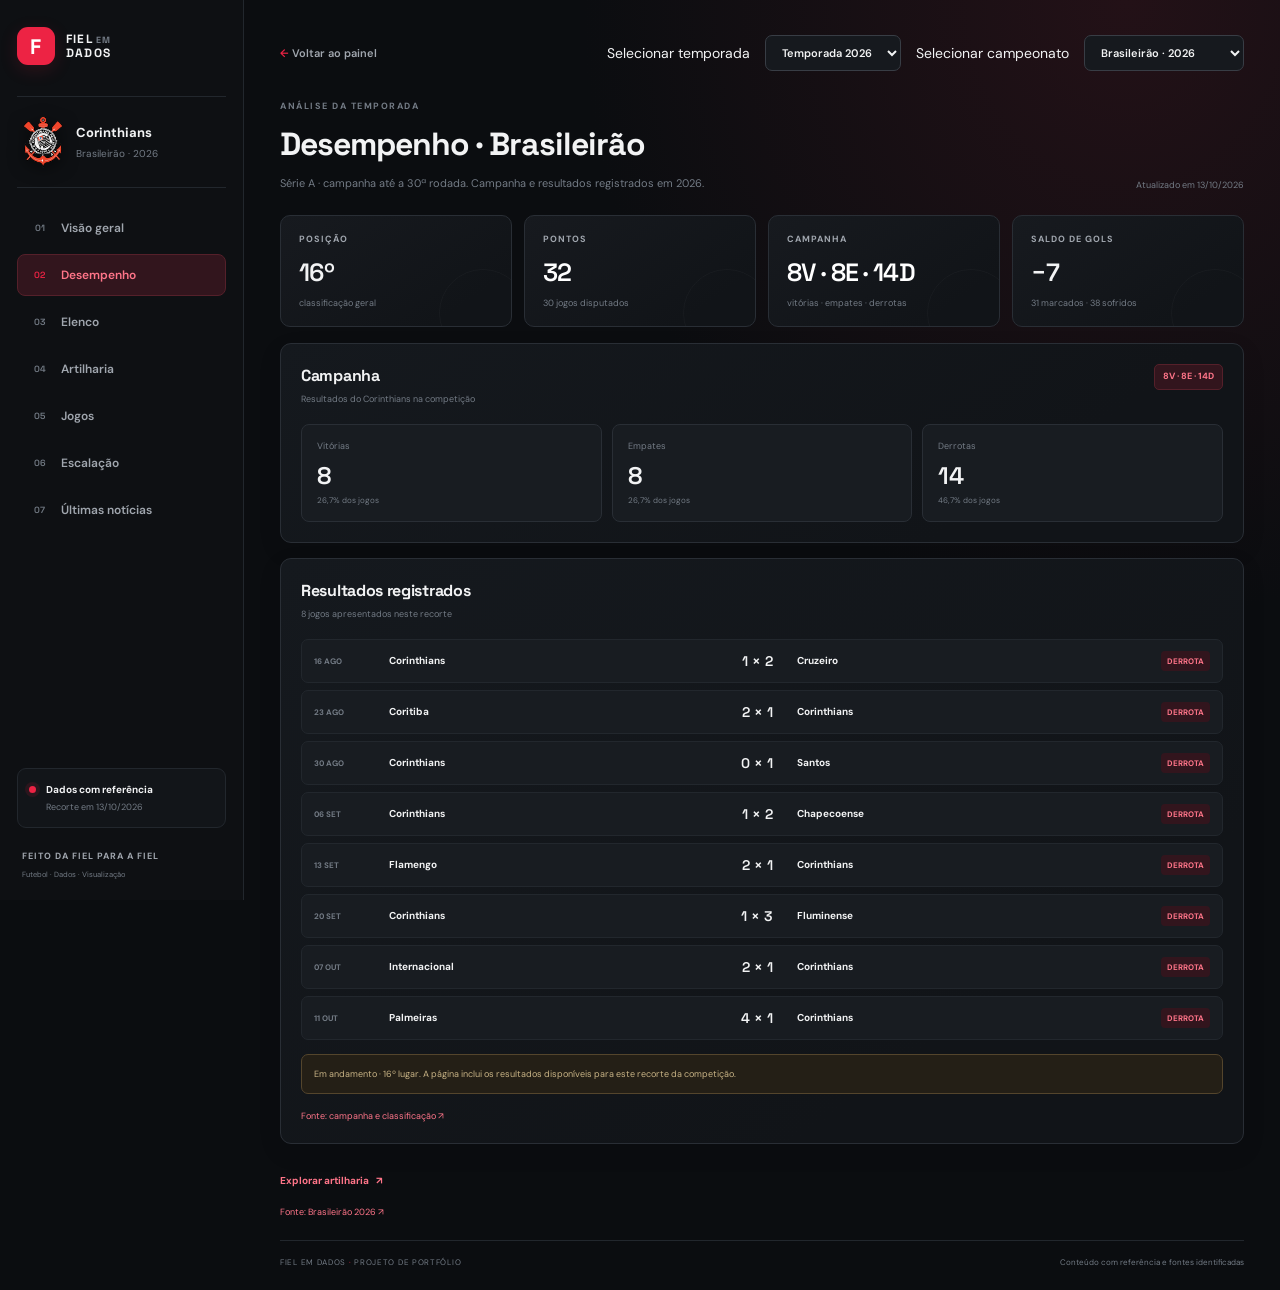
==== pagina.html @ f1fbcf1c "Organiza e prepara dashboard do Corinthians para publicação" ====
<!doctype html>
<html lang="pt-BR">
  <head>
    <meta charset="utf-8" />
    <meta name="viewport" content="width=device-width, initial-scale=1" />
    <meta
      name="description"
      content="Desempenho, elenco, artilharia, jogos, escalação e últimas notícias do Corinthians."
    />
    <meta name="theme-color" content="#0d0f12" />
    <link rel="icon" type="image/png" href="images/corinthians-logo.png" />
    <title>Detalhes | Fiel em Dados</title>
    <link rel="preconnect" href="https://fonts.googleapis.com" />
    <link rel="preconnect" href="https://fonts.gstatic.com" crossorigin />
    <link
      href="https://fonts.googleapis.com/css2?family=DM+Sans:wght@400;500;600;700&family=Space+Grotesk:wght@500;600;700&display=swap"
      rel="stylesheet"
    />
    <link rel="stylesheet" href="styles.css" />
    <link rel="stylesheet" href="section-pages.css" />
  </head>
  <body>
    <a class="skip-link" href="#page-main">Pular para o conteúdo</a>
    <div class="layout">
      <!-- Eu reutilizo a navegação para manter as páginas internas consistentes. -->
      <aside class="sidebar">
        <a class="brand" href="index.html"
          ><span class="brand-mark">F</span
          ><span>FIEL<span class="muted">EM</span><br />DADOS</span></a
        >
        <div class="club">
          <img src="images/corinthians-logo.png" alt="Logo do Corinthians" />
          <div>
            <strong>Corinthians</strong
            ><small id="club-competition">Brasileirão Série A · 2026</small>
          </div>
        </div>
        <nav aria-label="Navegação principal">
          <a href="index.html"><span>01</span> Visão geral</a
          ><a href="pagina.html?secao=desempenho" data-nav="desempenho"
            ><span>02</span> Desempenho</a
          ><a href="pagina.html?secao=elenco" data-nav="elenco"><span>03</span> Elenco</a
          ><a href="pagina.html?secao=artilharia" data-nav="artilharia"
            ><span>04</span> Artilharia</a
          ><a href="pagina.html?secao=jogos" data-nav="jogos"><span>05</span> Jogos</a
          ><a href="pagina.html?secao=escalacao" data-nav="escalacao"><span>06</span> Escalação</a
          ><a href="pagina.html?secao=noticias" data-nav="noticias"
            ><span>07</span> Últimas notícias</a
          >
        </nav>
        <div class="sidebar-note">
          <span class="live-dot"></span>
          <div>
            <strong>Dados com referência</strong
            ><small id="snapshot-date">Recorte em 13/10/2026</small>
          </div>
        </div>
        <div class="sidebar-foot">
          FEITO DA FIEL PARA A FIEL<br /><small>Futebol · Dados · Visualização</small>
        </div>
      </aside>
      <main id="page-main" class="section-main">
        <!-- Os seletores preservam a temporada e o campeonato entre páginas. -->
        <header class="section-topbar">
          <a class="back-link" href="index.html">← <span>Voltar ao painel</span></a>
          <div class="top-actions">
            <label class="sr-only" for="season-selector">Selecionar temporada</label
            ><select class="period" id="season-selector" aria-label="Selecionar temporada">
              <option value="2026">Temporada 2026</option>
              <option value="2025">Temporada 2025</option></select
            ><label class="sr-only" for="competition-selector">Selecionar campeonato</label
            ><select
              class="period competition-select"
              id="competition-selector"
              aria-label="Selecionar campeonato"
            >
              <option value="brasileirao">Brasileirão</option>
              <option value="copa-do-brasil">Copa do Brasil</option>
              <option value="libertadores">Libertadores</option>
              <option value="paulistao">Paulistão</option>
              <option value="sulamericana">Sul-Americana</option>
            </select>
          </div>
        </header>
        <!-- O JavaScript monta aqui a seção indicada pelo parâmetro da URL. -->
        <div id="section-content" aria-live="polite"></div>
        <div id="section-sources" class="source-credit"></div>
        <dialog class="detail-dialog" id="detail-dialog" aria-labelledby="detail-title">
          <div class="dialog-shell">
            <header class="dialog-head">
              <div>
                <div class="eyebrow" id="detail-kicker">FIEL EM DADOS · DETALHES</div>
                <h2 id="detail-title">Detalhes</h2>
              </div>
              <button
                class="dialog-close"
                type="button"
                data-close-dialog
                aria-label="Fechar janela"
              >
                ×
              </button>
            </header>
            <div class="dialog-content" id="detail-content"></div>
            <footer class="dialog-foot">
              <span id="detail-source"></span><span>ESC <kbd>Esc</kbd> para fechar</span>
            </footer>
          </div>
        </dialog>
        <footer>
          <span>FIEL EM DADOS <i>·</i> PROJETO DE PORTFÓLIO</span
          ><span>Conteúdo com referência e fontes identificadas</span>
        </footer>
      </main>
    </div>
    <script src="data.js"></script>
    <script src="competitions.js"></script>
    <script src="section-page.js"></script>
    <script src="news.js"></script>
    <script src="details.js"></script>
    <script src="script.js"></script>
  </body>
</html>
---- styles.css ----
.skip-link {
  position: fixed;
  z-index: 20;
  top: 10px;
  left: 10px;
  transform: translateY(-160%);
  padding: 10px 14px;
  border: 1px solid var(--red);
  border-radius: 7px;
  background: var(--surface);
  color: var(--text);
  font-size: 12px;
  text-decoration: none;
}
.skip-link:focus {
  transform: translateY(0);
}

:root {
  color-scheme: dark;
  --bg: #0b0d10;
  --surface: #121519;
  --surface-raised: #181c21;
  --surface-hover: #20252b;
  --border: #292e35;
  --border-soft: #22272d;
  --text: #f2f3f4;
  --text-secondary: #a0a6ae;
  --text-muted: #737b85;
  --red: #ed2344;
  --red-soft: #32151d;
  --green: #54c68a;
  --green-soft: #152a21;
  --gold: #c5a76b;
  --gold-soft: #292318;
  --font-body: "DM Sans", sans-serif;
  --font-display: "Space Grotesk", sans-serif;
  font-family: var(--font-body);
  font-synthesis: none;
  text-rendering: optimizeLegibility;
  -webkit-font-smoothing: antialiased;
}

* {
  box-sizing: border-box;
}
html {
  scroll-behavior: smooth;
}
body {
  margin: 0;
  min-width: 320px;
  background: var(--bg);
  color: var(--text);
  font: 14px/1.5 var(--font-body);
}
button,
a {
  font: inherit;
}
a {
  color: inherit;
}
.layout {
  min-height: 100vh;
}

/* Navegação lateral */
.sidebar {
  position: fixed;
  z-index: 2;
  inset: 0 auto 0 0;
  display: flex;
  flex-direction: column;
  width: 244px;
  padding: 27px 17px 20px;
  background: #0e1013;
  border-right: 1px solid var(--border-soft);
}
.brand {
  display: flex;
  align-items: center;
  gap: 11px;
  color: var(--text);
  text-decoration: none;
  font: 700 12px/1.18 var(--font-display);
  letter-spacing: 1.2px;
}
.brand-mark {
  display: grid;
  width: 38px;
  height: 38px;
  place-items: center;
  border-radius: 11px;
  background: var(--red);
  color: #fff;
  font: 700 21px var(--font-display);
  box-shadow: 0 5px 18px #ed234426;
}
.brand .muted {
  margin: 0 2px;
  color: var(--text-muted);
  font-size: 9px;
}
.club {
  display: flex;
  align-items: center;
  gap: 11px;
  margin: 31px 0 19px;
  padding: 18px 4px;
  border-top: 1px solid var(--border-soft);
  border-bottom: 1px solid var(--border-soft);
}
.club img {
  width: 44px;
  height: 54px;
  flex: 0 0 auto;
  object-fit: contain;
  filter: drop-shadow(0 4px 8px #0008);
}
.club strong,
.club small,
.sidebar-note strong,
.sidebar-note small {
  display: block;
}
.club strong {
  font-size: 13px;
}
.club small {
  margin-top: 4px;
  color: var(--text-muted);
  font-size: 10px;
}
.sidebar nav {
  display: grid;
  gap: 5px;
}
.sidebar nav a {
  display: flex;
  align-items: center;
  gap: 12px;
  padding: 11px 13px;
  border: 1px solid transparent;
  border-radius: 8px;
  color: var(--text-secondary);
  text-decoration: none;
  font-size: 12px;
  font-weight: 600;
  transition:
    background 0.18s,
    color 0.18s,
    border-color 0.18s;
}
.sidebar nav a:hover {
  background: var(--surface);
  color: var(--text);
}
.sidebar nav a span {
  width: 18px;
  color: var(--text-muted);
  font: 600 9px var(--font-display);
  letter-spacing: 0.3px;
  text-align: center;
}
.sidebar nav a.active {
  border-color: #55202a;
  background: var(--red-soft);
  color: #ff7589;
}
.sidebar nav a.active span {
  color: var(--red);
}
.sidebar-note {
  display: flex;
  align-items: flex-start;
  gap: 10px;
  margin-top: auto;
  padding: 13px 11px;
  border: 1px solid var(--border-soft);
  border-radius: 9px;
  background: var(--surface);
}
.sidebar-note strong {
  font-size: 10px;
}
.sidebar-note small {
  margin-top: 4px;
  color: var(--text-muted);
  font-size: 9px;
}
.live-dot {
  width: 7px;
  height: 7px;
  margin-top: 4px;
  border-radius: 50%;
  background: var(--red);
  box-shadow: 0 0 0 4px #ed23441c;
}
.sidebar-foot {
  margin: 22px 5px 0;
  color: var(--text-secondary);
  font-size: 9px;
  font-weight: 700;
  letter-spacing: 1px;
}
.sidebar-foot small {
  display: block;
  margin-top: 5px;
  color: var(--text-muted);
  font-weight: 400;
  letter-spacing: 0;
}

/* Cabeçalho e conteúdo */
main {
  max-width: 1550px;
  margin-left: 244px;
  padding: 31px 36px 22px;
}
.topbar {
  display: flex;
  align-items: center;
  justify-content: space-between;
  margin-bottom: 22px;
}
.eyebrow {
  color: var(--text-muted);
  font-size: 9px;
  font-weight: 700;
  letter-spacing: 1.5px;
}
h1,
h2 {
  margin: 5px 0 0;
  font-family: var(--font-display);
}
h1 {
  font-size: 27px;
  letter-spacing: -1px;
}
h2 {
  font-size: 15px;
  letter-spacing: -0.3px;
}
.top-actions {
  display: flex;
  align-items: center;
  gap: 15px;
}
.top-actions > .period:not(.competition-select) {
  min-width: 135px;
  cursor: pointer;
}
.period {
  padding: 9px 12px;
  border: 1px solid var(--border);
  border-radius: 7px;
  background: var(--surface);
  color: var(--text-secondary);
  font-size: 11px;
  font-weight: 600;
}
.period span {
  margin-left: 12px;
  color: var(--text-muted);
}
.competition-select {
  min-width: 150px;
  cursor: pointer;
  font-family: var(--font-body);
}
.competition-select:focus-visible {
  outline: 2px solid #ff7589;
  outline-offset: 2px;
}
.competition-select option {
  background: #181c21;
  color: var(--text);
}
.avatar {
  width: 32px;
  height: 32px;
  border: 1px solid #343a42;
  border-radius: 50%;
  background: var(--surface-raised);
  color: var(--text);
  font-weight: 700;
}
.notice {
  display: flex;
  align-items: center;
  gap: 10px;
  margin-bottom: 17px;
  padding: 11px 13px;
  border: 1px solid #59472b;
  border-radius: 8px;
  background: var(--gold-soft);
  color: #c3ae84;
  font-size: 10px;
}
.notice .notice-label {
  flex: 0 0 auto;
  font: 700 8px var(--font-display);
  letter-spacing: 0.8px;
}
.notice strong {
  color: #e2c993;
}
.notice button {
  margin-left: auto;
  border: 0;
  background: none;
  color: #b09a70;
  font-size: 18px;
  cursor: pointer;
}

/* Cartões de indicadores */
.metrics {
  display: grid;
  grid-template-columns: repeat(4, minmax(0, 1fr));
  gap: 13px;
  margin-bottom: 15px;
}
.metric,
.panel {
  border: 1px solid var(--border);
  border-radius: 10px;
  background: var(--surface);
}
.metric {
  min-height: 115px;
  padding: 16px 17px 14px;
  transition:
    border-color 0.18s,
    transform 0.18s;
}
.metric:hover {
  transform: translateY(-2px);
  border-color: #424953;
}
.metric-head {
  display: flex;
  justify-content: space-between;
  color: var(--text-secondary);
  font-size: 9px;
  font-weight: 700;
  letter-spacing: 1px;
}
.metric-value {
  margin: 9px 0;
  font: 600 30px var(--font-display);
  letter-spacing: -1px;
}
.unit {
  margin-left: 2px;
  font-size: 18px;
}
.metric-foot {
  color: var(--text-muted);
  font-size: 9px;
}
.pill {
  margin-right: 4px;
  padding: 3px 5px;
  border-radius: 4px;
  font-size: 8px;
  font-weight: 700;
}
.pill.positive {
  background: var(--green-soft);
  color: var(--green);
}
.pill.neutral {
  background: var(--surface-hover);
  color: var(--text-secondary);
}

/* Gráficos e painéis */
.grid-main {
  display: grid;
  grid-template-columns: minmax(0, 1.85fr) minmax(260px, 1fr);
  gap: 14px;
  margin-bottom: 14px;
}
.panel {
  padding: 17px 18px;
}
.chart-panel,
.result-panel {
  min-height: 274px;
}
.panel-head {
  display: flex;
  align-items: flex-start;
  justify-content: space-between;
}
.legend {
  display: flex;
  gap: 13px;
  margin-top: 9px;
  color: var(--text-muted);
  font-size: 9px;
}
.legend span {
  display: flex;
  align-items: center;
  gap: 5px;
}
.dot {
  display: inline-block;
  width: 7px;
  height: 7px;
  border-radius: 50%;
}
.win {
  background: var(--red);
}
.draw {
  background: #818890;
}
.loss {
  background: #51434a;
}
.chart-summary {
  display: flex;
  align-items: center;
  justify-content: space-between;
  margin-top: 14px;
}
.chart-summary strong {
  font: 600 20px var(--font-display);
}
.chart-summary small {
  color: var(--text-muted);
  font: 10px var(--font-body);
}
.chart-summary > span {
  color: var(--text-muted);
  font-size: 9px;
}
.up {
  margin-left: 6px;
  color: var(--green);
}
.chart {
  display: flex;
  height: 148px;
  margin-top: 8px;
}
.y-labels {
  display: flex;
  flex-direction: column;
  justify-content: space-between;
  padding: 0 9px 20px 0;
  color: var(--text-muted);
  font-size: 8px;
}
.plot {
  position: relative;
  flex: 1;
}
.gridlines {
  position: absolute;
  inset: 0 0 20px;
  display: flex;
  flex-direction: column;
  justify-content: space-between;
}
.gridlines i {
  border-top: 1px dashed #292e35;
}
.plot svg {
  position: absolute;
  inset: 2px 0 20px;
  width: 100%;
  height: calc(100% - 22px);
  overflow: visible;
}
.plot svg path[fill="url(#fade)"] {
  fill: url(#fade);
}
.plot svg path[stroke="#db1534"] {
  stroke: var(--red);
}
.x-labels {
  position: absolute;
  right: 0;
  bottom: 0;
  left: 0;
  display: flex;
  justify-content: space-between;
  color: var(--text-muted);
  font-size: 8px;
}
.more {
  border: 0;
  background: none;
  color: var(--text-muted);
  font-size: 18px;
}
.donut-wrap {
  display: flex;
  align-items: center;
  justify-content: center;
  gap: 27px;
  padding: 19px 0 13px;
}
.donut {
  position: relative;
  display: grid;
  width: 120px;
  height: 120px;
  place-items: center;
  border-radius: 50%;
  background: conic-gradient(var(--red) 0 58.3%, #737b85 58.3% 79.1%, #39343a 79.1% 100%);
}
.donut::before {
  position: absolute;
  width: 85px;
  height: 85px;
  border-radius: 50%;
  background: var(--surface);
  content: "";
}
.donut div {
  z-index: 1;
  text-align: center;
}
.donut strong {
  display: block;
  font: 600 24px var(--font-display);
}
.donut small {
  color: var(--text-muted);
  font-size: 8px;
  letter-spacing: 1px;
}
.result-legend {
  display: grid;
  min-width: 90px;
  gap: 12px;
}
.result-legend div {
  display: grid;
  grid-template-columns: 9px 1fr auto;
  align-items: center;
  gap: 6px;
  color: var(--text-muted);
  font-size: 9px;
}
.result-legend b {
  color: var(--text);
  font-size: 10px;
}
.result-foot {
  display: flex;
  justify-content: space-between;
  padding-top: 10px;
  border-top: 1px solid var(--border-soft);
  color: var(--text-muted);
  font-size: 9px;
}
.result-foot b {
  color: var(--text);
}

/* Elenco e calendário */
.grid-bottom {
  display: grid;
  grid-template-columns: minmax(0, 1.45fr) minmax(300px, 1fr);
  gap: 14px;
}
.players-panel,
.fixtures-panel {
  min-height: 220px;
}
.text-link {
  color: #ff667c;
  text-decoration: none;
  font-size: 9px;
  font-weight: 700;
}
.text-link span {
  margin-left: 3px;
  font-size: 12px;
}
.table-wrap {
  overflow-x: auto;
  margin-top: 19px;
}
table {
  width: 100%;
  border-collapse: collapse;
  white-space: nowrap;
}
th {
  padding: 0 8px 10px;
  color: var(--text-muted);
  text-align: left;
  font-size: 8px;
  letter-spacing: 0.7px;
}
td {
  padding: 10px 8px;
  border-top: 1px solid var(--border-soft);
  color: var(--text-secondary);
  font-size: 9px;
}
td:first-child {
  display: flex;
  align-items: center;
  gap: 7px;
  color: var(--text);
}
.player-avatar {
  display: grid;
  width: 25px;
  height: 25px;
  place-items: center;
  border: 1px solid #3a4048;
  border-radius: 50%;
  background: var(--surface-hover);
  color: var(--text-secondary);
  font-size: 8px;
}
.rating {
  padding: 4px 6px;
  border-radius: 4px;
  background: var(--green-soft);
  color: var(--green);
  font-weight: 700;
}
.data-caption {
  margin-top: 11px;
  color: var(--text-muted);
  font-size: 8px;
}
.fixture {
  display: flex;
  align-items: center;
  gap: 11px;
  padding: 11px 0;
  border-top: 1px solid var(--border-soft);
}
.fixture:first-of-type {
  margin-top: 13px;
}
.date {
  display: flex;
  width: 33px;
  height: 35px;
  flex-direction: column;
  align-items: center;
  justify-content: center;
  border: 1px solid #55202a;
  border-radius: 5px;
  background: var(--red-soft);
  color: #ff7589;
}
.date b {
  font: 600 14px var(--font-display);
}
.date span {
  font-size: 7px;
  font-weight: 700;
}
.fixture-info {
  flex: 1;
}
.fixture-info b,
.fixture-info small {
  display: block;
}
.fixture-info b {
  font-size: 9px;
}
.fixture-info b span {
  margin: 0 3px;
  color: var(--text-muted);
}
.fixture-info small {
  margin-top: 4px;
  color: var(--text-muted);
  font-size: 8px;
}
.fixture-time {
  color: var(--text-secondary);
  font-size: 9px;
  font-weight: 700;
}
footer {
  display: flex;
  justify-content: space-between;
  margin-top: 20px;
  color: var(--text-muted);
  font-size: 8px;
  letter-spacing: 0.7px;
}
footer i {
  color: var(--red);
  font-style: normal;
}
footer span + span {
  letter-spacing: 0;
}

/* Eu reduzo a largura dos painéis antes de empilhar o conteúdo. */
@media (max-width: 1100px) {
  .sidebar {
    width: 205px;
  }
  main {
    margin-left: 205px;
    padding: 25px 22px;
  }
  .grid-bottom {
    grid-template-columns: 1fr;
  }
  .grid-main {
    grid-template-columns: 1.5fr 1fr;
  }
  .donut-wrap {
    gap: 15px;
  }
}
/* No celular, a navegação vira uma faixa e os cartões ocupam uma coluna. */
@media (max-width: 760px) {
  .sidebar {
    position: static;
    display: flex;
    width: auto;
    height: auto;
    flex-direction: row;
    align-items: center;
    justify-content: space-between;
    padding: 13px 16px;
    border-right: 0;
    border-bottom: 1px solid var(--border-soft);
  }
  .brand-mark {
    width: 32px;
    height: 32px;
  }
  .club,
  .sidebar-note,
  .sidebar-foot {
    display: none;
  }
  .sidebar nav {
    display: flex;
    gap: 2px;
  }
  .sidebar nav a {
    padding: 8px;
    font-size: 0;
  }
  .sidebar nav a span {
    color: inherit;
    font-size: 9px;
  }
  main {
    margin: 0;
    padding: 22px 15px;
  }
  .topbar {
    align-items: flex-start;
    flex-wrap: wrap;
    gap: 12px;
    margin-bottom: 17px;
  }
  .top-actions {
    flex-wrap: wrap;
    gap: 8px;
    margin-left: auto;
  }
  .metrics {
    grid-template-columns: repeat(2, minmax(0, 1fr));
    gap: 9px;
  }
  .metric {
    min-height: 105px;
    padding: 13px;
  }
  .grid-main,
  .grid-bottom {
    grid-template-columns: 1fr;
  }
  .chart-panel {
    min-height: 260px;
  }
  .result-panel {
    min-height: 225px;
  }
  .panel {
    padding: 15px;
  }
  .period {
    padding: 8px;
    font-size: 9px;
  }
  .avatar {
    width: 29px;
    height: 29px;
  }
  h1 {
    font-size: 23px;
  }
  .notice {
    align-items: flex-start;
  }
  .notice span + div {
    line-height: 1.5;
  }
  .players-panel {
    min-width: 0;
  }
  .legend {
    gap: 8px;
  }
  .legend span {
    font-size: 8px;
  }
  .donut-wrap {
    gap: 35px;
  }
}
/* Ajustes finais para aparelhos estreitos. */
@media (max-width: 390px) {
  .sidebar {
    padding-inline: 11px;
  }
  .brand {
    gap: 7px;
    font-size: 10px;
  }
  .sidebar nav {
    gap: 0;
  }
  .sidebar nav a {
    padding: 7px;
  }
  .top-actions {
    gap: 8px;
  }
  .competition-select {
    min-width: 120px;
    max-width: 145px;
  }
  .top-actions > .period:not(.competition-select) {
    min-width: 112px;
    max-width: 120px;
    padding-inline: 7px;
  }
  .top-actions .avatar {
    display: none;
  }
  .legend {
    gap: 6px;
  }
}

/* Dados reais do recorte atual */
.source-tag {
  padding: 5px 8px;
  border: 1px solid #55202a;
  border-radius: 5px;
  background: var(--red-soft);
  color: #ff7589;
  font-size: 9px;
  font-weight: 700;
}
.recent-results {
  display: grid;
  grid-template-columns: repeat(4, minmax(0, 1fr));
  gap: 8px;
  margin-top: 14px;
}
.recent-match {
  position: relative;
  display: flex;
  min-height: 55px;
  flex-direction: column;
  justify-content: center;
  gap: 2px;
  padding: 7px 9px;
  overflow: hidden;
  border: 1px solid var(--border-soft);
  border-radius: 7px;
  background: var(--surface-raised);
}
.match-date {
  color: var(--text-muted);
  font-size: 7px;
  font-weight: 700;
  letter-spacing: 0.5px;
}
.recent-match strong {
  color: var(--text);
  font: 600 13px var(--font-display);
}
.match-opponent {
  overflow: hidden;
  color: var(--text-secondary);
  font-size: 8px;
  text-overflow: ellipsis;
  white-space: nowrap;
}
.loss-marker {
  position: absolute;
  top: 8px;
  right: 8px;
  width: 5px;
  height: 5px;
  border-radius: 50%;
  background: var(--red);
}
.win-marker,
.draw-marker {
  position: absolute;
  top: 8px;
  right: 8px;
  width: 5px;
  height: 5px;
  border-radius: 50%;
}
.win-marker {
  background: var(--green);
}
.draw-marker {
  background: #aab0b7;
}
.win-marker {
  box-shadow: 0 0 0 3px #54c68a1e;
}
.draw-marker {
  box-shadow: 0 0 0 3px #aab0b71e;
}
footer a {
  color: var(--text-secondary);
  text-decoration: none;
}
footer a:hover {
  color: #ff7589;
}
@media (max-width: 760px) {
  .recent-results {
    grid-template-columns: repeat(4, minmax(0, 1fr));
    gap: 6px;
  }
  .recent-match {
    padding: 6px;
  }
}
@media (max-width: 390px) {
  .recent-results {
    grid-template-columns: repeat(2, minmax(0, 1fr));
  }
  .chart-summary {
    align-items: flex-start;
    gap: 8px;
    flex-direction: column;
  }
}

/* Acabamento visual: mais profundidade, hierarquia e foco nos dados */
body {
  background: radial-gradient(ellipse at 88% 0%, #231117 0, transparent 34rem), var(--bg);
}
main {
  padding-top: 35px;
}
.topbar {
  align-items: flex-end;
  margin-bottom: 25px;
}
.header-subtitle {
  margin: 6px 0 0;
  color: var(--text-muted);
  font-size: 11px;
}
h1 {
  font-size: 30px;
}
.period {
  border-color: #383d45;
  background: #16191e;
  color: var(--text);
}
.notice {
  box-shadow: inset 3px 0 0 var(--gold);
}
.metrics {
  gap: 12px;
}
.metric {
  position: relative;
  overflow: hidden;
  min-height: 123px;
  padding: 17px 18px 15px;
  background: linear-gradient(145deg, #171a1f, #111418 80%);
}
.metric::after {
  position: absolute;
  right: -16px;
  bottom: -31px;
  width: 86px;
  height: 86px;
  border: 1px solid #ffffff08;
  border-radius: 50%;
  content: "";
}
.metric:nth-child(2) .metric-value,
.metric:nth-child(3) .metric-value {
  color: #fff;
}
.metric-value {
  font-size: 32px;
}
.panel {
  background: linear-gradient(145deg, #15191e, #111418 75%);
  box-shadow: 0 8px 24px #00000016;
}
.panel-head {
  align-items: center;
}
.panel-head h2 {
  font-size: 16px;
}
.chart-panel,
.result-panel {
  min-height: 278px;
}
.chart-summary {
  margin-top: 17px;
}
.chart-summary > span:first-child {
  color: var(--text-secondary);
}
.chart-summary b {
  color: var(--text);
}
.recent-results {
  gap: 9px;
}
.recent-match {
  min-height: 61px;
  padding: 8px 10px;
  border-color: #323840;
  background: linear-gradient(150deg, #1b2026, #15191e);
  transition:
    transform 0.16s ease,
    border-color 0.16s ease,
    background 0.16s ease;
}
.recent-match:hover {
  transform: translateY(-2px);
  border-color: #803040;
  background: #21171c;
}
.recent-match strong {
  font-size: 15px;
}
.loss-marker {
  box-shadow: 0 0 0 3px #ed23441e;
}
.result-panel {
  display: flex;
  flex-direction: column;
}
.donut-wrap {
  flex: 1;
  gap: 31px;
}
.donut {
  width: 132px;
  height: 132px;
  box-shadow: 0 0 0 7px #ffffff04;
}
.donut::before {
  width: 96px;
  height: 96px;
}
.donut strong {
  font-size: 27px;
}
.result-legend {
  gap: 14px;
}
.result-legend div {
  font-size: 10px;
}
.result-legend b {
  font-size: 11px;
}
.players-panel,
.fixtures-panel {
  min-height: 232px;
}
.table-wrap {
  margin-top: 21px;
}
th {
  padding-bottom: 12px;
}
td {
  padding-block: 12px;
}
.player-avatar {
  width: 29px;
  height: 29px;
  border-color: #414750;
  background: #252b32;
  color: #d1d5da;
}
.scorer-total {
  color: var(--text);
  font: 600 15px var(--font-display);
}
.scorer-total small {
  color: var(--text-muted);
  font: 9px var(--font-body);
}
.scorer-track {
  display: block;
  width: min(110px, 100%);
  height: 5px;
  overflow: hidden;
  border-radius: 99px;
  background: #30353c;
}
.scorer-track i {
  display: block;
  height: 100%;
  border-radius: inherit;
  background: linear-gradient(90deg, #b41230, #f33958);
}
.fixture {
  padding: 12px 4px;
  transition: background 0.16s ease;
}
.fixture:hover {
  background: #ffffff04;
}
.fixture.featured {
  margin: 12px -7px 0;
  padding: 12px 11px;
  border: 1px solid #55202a;
  border-radius: 8px;
  background: linear-gradient(110deg, #29151b, #19171b);
}
.fixture.featured .date {
  width: 38px;
  height: 40px;
  background: #3a171f;
}
.fixture.featured .fixture-info b {
  font-size: 10px;
}
.fixture-time {
  padding: 5px 7px;
  border-radius: 5px;
  background: #ffffff08;
}
footer {
  gap: 16px;
  padding-top: 15px;
  border-top: 1px solid var(--border-soft);
}
@media (max-width: 760px) {
  main {
    padding-top: 21px;
  }
  .topbar {
    align-items: flex-start;
    margin-bottom: 18px;
  }
  h1 {
    font-size: 25px;
  }
  .header-subtitle {
    max-width: 230px;
    font-size: 10px;
  }
  .metric {
    min-height: 111px;
    padding: 13px;
  }
  .metric-value {
    font-size: 29px;
  }
  .panel-head h2 {
    font-size: 15px;
  }
  .chart-panel,
  .result-panel {
    min-height: 0;
  }
  .chart-panel {
    padding-bottom: 17px;
  }
  .donut-wrap {
    padding: 20px 0 17px;
  }
  .fixture.featured {
    margin-top: 10px;
  }
  footer {
    align-items: flex-start;
    flex-direction: column;
    gap: 7px;
  }
}

/* Navegação e interações */
.metric,
.recent-match,
.fixture,
.text-link,
.period,
.source-tag,
.more,
.scorer-name,
.dialog-close,
.caption-action {
  font-family: inherit;
  cursor: pointer;
}
.metric {
  width: 100%;
  color: var(--text);
  text-align: left;
}
.metric:focus-visible,
.recent-match:focus-visible,
.fixture:focus-visible,
.text-link:focus-visible,
.period:focus-visible,
.source-tag:focus-visible,
.more:focus-visible,
.scorer-name:focus-visible,
.dialog-close:focus-visible,
.caption-action:focus-visible,
.sidebar nav a:focus-visible {
  outline: 2px solid #ff7589;
  outline-offset: 3px;
}
.period {
  cursor: pointer;
}
.source-tag {
  display: inline-flex;
  align-items: center;
  gap: 6px;
}
.more,
.text-link,
.caption-action {
  border: 0;
  background: transparent;
}
.text-link {
  padding: 3px 0;
}
.caption-action {
  padding: 0 0 0 4px;
  color: #ff7589;
  font-size: inherit;
  font-weight: 700;
}
.recent-match {
  width: 100%;
  color: var(--text);
  font-family: inherit;
  text-align: left;
}
.fixture {
  width: 100%;
  color: var(--text);
  font-family: inherit;
  text-align: left;
}
.scorer-name {
  display: inline-flex;
  align-items: center;
  gap: 8px;
  padding: 0;
  border: 0;
  background: transparent;
  color: var(--text);
  text-align: left;
}
.scorer-name b {
  font-size: 9px;
}

/* Janela de detalhes */
.detail-dialog {
  width: min(680px, calc(100vw - 28px));
  max-width: 680px;
  max-height: min(82vh, 780px);
  padding: 0;
  overflow: hidden;
  border: 1px solid #3a414a;
  border-radius: 14px;
  background: #111418;
  color: var(--text);
  box-shadow: 0 28px 100px #000b;
}
.detail-dialog::backdrop {
  background: #050607c9;
  backdrop-filter: blur(5px);
}
.dialog-shell {
  display: flex;
  max-height: min(82vh, 780px);
  flex-direction: column;
}
.dialog-head {
  display: flex;
  flex: 0 0 auto;
  align-items: center;
  justify-content: space-between;
  padding: 21px 24px 17px;
  border-bottom: 1px solid var(--border);
  background: radial-gradient(ellipse at 8% 0%, #30131a, transparent 68%);
}
.dialog-head h2 {
  margin-top: 4px;
  font-size: 21px;
}
.dialog-close {
  display: grid;
  width: 34px;
  height: 34px;
  place-items: center;
  border: 1px solid var(--border);
  border-radius: 8px;
  background: var(--surface-raised);
  color: var(--text-secondary);
  font-size: 22px;
  line-height: 1;
}
.dialog-close:hover {
  border-color: #66303a;
  color: #ff7589;
}
.dialog-content {
  flex: 1 1 auto;
  padding: 20px 24px;
  overflow: auto;
}
.dialog-foot {
  display: flex;
  flex: 0 0 auto;
  align-items: center;
  justify-content: space-between;
  gap: 10px;
  padding: 12px 24px;
  border-top: 1px solid var(--border);
  color: var(--text-muted);
  font-size: 9px;
}
.dialog-foot a {
  color: #ff7589;
  text-decoration: none;
}
.dialog-foot a:hover {
  text-decoration: underline;
}
.dialog-foot kbd {
  padding: 2px 5px;
  border: 1px solid #363c44;
  border-radius: 4px;
  background: var(--surface-raised);
  color: var(--text-secondary);
  font: inherit;
}
.detail-stat-grid {
  display: grid;
  grid-template-columns: repeat(4, minmax(0, 1fr));
  gap: 9px;
}
.detail-stat-grid.compact {
  grid-template-columns: repeat(3, minmax(0, 1fr));
  margin-top: 13px;
}
.detail-stat {
  display: flex;
  min-width: 0;
  flex-direction: column;
  gap: 5px;
  padding: 12px;
  border: 1px solid var(--border);
  border-radius: 8px;
  background: var(--surface-raised);
}
.detail-stat > span {
  color: var(--text-muted);
  font-size: 9px;
}
.detail-stat strong {
  overflow-wrap: anywhere;
  color: var(--text);
  font: 600 19px var(--font-display);
}
.detail-stat small {
  color: var(--text-muted);
  font-size: 8px;
}
.detail-section {
  margin-top: 23px;
}
.detail-section h3 {
  margin: 0 0 10px;
  color: var(--text-secondary);
  font-size: 10px;
  letter-spacing: 1px;
  text-transform: uppercase;
}
.detail-callout {
  display: flex;
  align-items: flex-start;
  gap: 10px;
  margin-top: 17px;
  padding: 13px;
  border: 1px solid #344339;
  border-radius: 8px;
  background: #17221c;
}
.detail-callout.danger {
  border-color: #55202a;
  background: #28151b;
}
.callout-icon {
  display: grid;
  width: 21px;
  height: 21px;
  flex: 0 0 auto;
  place-items: center;
  border-radius: 50%;
  background: #23402f;
  color: var(--green);
  font-size: 12px;
  font-weight: 700;
}
.danger .callout-icon {
  background: #49202a;
  color: #ff7589;
}
.detail-callout strong {
  font-size: 11px;
}
.detail-callout p {
  margin: 4px 0 0;
  color: var(--text-secondary);
  font-size: 9px;
  line-height: 1.55;
}
.detail-feature {
  display: flex;
  align-items: baseline;
  gap: 12px;
  padding: 17px;
  border: 1px solid #55202a;
  border-radius: 9px;
  background: linear-gradient(105deg, #2b151b, #19171b);
}
.detail-feature strong {
  color: #fff;
  font: 600 32px var(--font-display);
}
.detail-feature > span {
  color: var(--text-secondary);
  font-size: 10px;
}
.detail-note {
  margin: 13px 0 0;
  color: var(--text-muted);
  font-size: 9px;
  line-height: 1.6;
}
.detail-table-wrap {
  max-width: 100%;
  margin-top: 14px;
  overflow-x: auto;
}
.detail-table {
  width: 100%;
  min-width: 430px;
  border-collapse: collapse;
}
.detail-table th {
  padding: 9px;
  border-bottom: 1px solid var(--border);
  color: var(--text-muted);
  font-size: 8px;
  letter-spacing: 0.7px;
}
.detail-table td {
  padding: 10px 9px;
  border-bottom: 1px solid var(--border-soft);
  color: var(--text-secondary);
  font-size: 9px;
}
.detail-table tr:last-child td {
  border-bottom: 0;
}
.detail-table .score-cell {
  color: var(--text);
  font: 600 13px var(--font-display);
  text-align: center;
}
.detail-scorers {
  display: grid;
  gap: 8px;
}
.detail-scorer {
  display: grid;
  grid-template-columns: 26px minmax(100px, 1fr) 44px 70px;
  align-items: center;
  gap: 10px;
  padding: 10px;
  border: 1px solid var(--border);
  border-radius: 8px;
  background: var(--surface-raised);
}
.rank {
  color: var(--text-muted);
  font: 600 10px var(--font-display);
}
.detail-scorer-main {
  display: grid;
  gap: 7px;
}
.detail-scorer-main strong {
  font-size: 10px;
}
.detail-scorer > b {
  color: var(--text);
  font: 600 17px var(--font-display);
  text-align: right;
}
.detail-scorer > b small {
  color: var(--text-muted);
  font: 8px var(--font-body);
}
.share {
  color: var(--text-muted);
  font-size: 8px;
  text-align: right;
}
.detail-scorer-bar {
  display: block;
  height: 4px;
  overflow: hidden;
  border-radius: 99px;
  background: #30353c;
}
.detail-scorer-bar i {
  display: block;
  height: 100%;
  border-radius: inherit;
  background: linear-gradient(90deg, #b41230, #f33958);
}
.detail-fixtures {
  display: grid;
  gap: 8px;
  margin-top: 14px;
}
.detail-fixture {
  display: flex;
  align-items: center;
  gap: 12px;
  padding: 12px;
  border: 1px solid var(--border);
  border-radius: 8px;
  background: var(--surface-raised);
}
.detail-fixture > div {
  flex: 1;
}
.detail-fixture strong {
  font-size: 10px;
}
.detail-fixture strong i {
  padding-inline: 3px;
  color: var(--text-muted);
  font-style: normal;
}
.detail-fixture small {
  display: block;
  margin-top: 4px;
  color: var(--text-muted);
  font-size: 8px;
}
.intro-note {
  margin: 0;
}
.match-detail-score {
  display: grid;
  grid-template-columns: 1fr auto 1fr;
  align-items: center;
  gap: 10px;
  padding: 20px 12px;
  border: 1px solid var(--border);
  border-radius: 9px;
  background: radial-gradient(ellipse at 50% 0%, #32151d, #171a1f 75%);
  text-align: center;
}
.match-detail-score span {
  font-size: 10px;
  font-weight: 700;
}
.match-detail-score strong {
  color: #fff;
  font: 600 26px var(--font-display);
}
.match-detail-score.upcoming strong {
  color: #ff7589;
  font-size: 19px;
}
.lineup-list {
  display: grid;
  grid-template-columns: repeat(2, minmax(0, 1fr));
  gap: 6px 18px;
  margin: 0;
  padding-left: 25px;
  color: var(--text-secondary);
  font-size: 10px;
}
.lineup-list li {
  padding: 5px 0;
  border-bottom: 1px solid var(--border-soft);
}
.match-events {
  display: grid;
  gap: 7px;
  margin: 0;
  padding: 0;
  list-style: none;
}
.match-event {
  display: flex;
  align-items: center;
  gap: 12px;
  padding: 10px 12px;
  border: 1px solid var(--border);
  border-radius: 7px;
  background: var(--surface-raised);
}
.match-event-time {
  min-width: 70px;
  color: #ff8799;
  font-size: 9px;
  font-weight: 700;
}
.match-event strong,
.match-event small {
  display: block;
}
.match-event strong {
  color: var(--text);
  font-size: 10px;
}
.match-event small {
  margin-top: 3px;
  color: var(--text-muted);
  font-size: 8px;
}
.player-detail-hero {
  display: flex;
  align-items: center;
  gap: 12px;
  padding: 15px;
  border: 1px solid var(--border);
  border-radius: 9px;
  background: var(--surface-raised);
}
.player-detail-hero .player-avatar {
  width: 42px;
  height: 42px;
  font-size: 11px;
}
.player-detail-hero strong,
.player-detail-hero small {
  display: block;
}
.player-detail-hero strong {
  font: 600 20px var(--font-display);
}
.player-detail-hero small {
  margin-top: 4px;
  color: var(--text-muted);
  font-size: 9px;
}
@media (max-width: 600px) {
  .detail-dialog {
    width: calc(100vw - 18px);
    max-height: 88vh;
    border-radius: 11px;
  }
  .dialog-shell {
    max-height: 88vh;
  }
  .dialog-head {
    padding: 16px 16px 13px;
  }
  .dialog-head h2 {
    font-size: 18px;
  }
  .dialog-content {
    padding: 15px 14px;
  }
  .dialog-foot {
    align-items: flex-start;
    flex-direction: column;
    padding: 10px 14px;
  }
  .detail-stat-grid {
    grid-template-columns: repeat(2, minmax(0, 1fr));
  }
  .detail-stat-grid.compact {
    grid-template-columns: repeat(2, minmax(0, 1fr));
  }
  .detail-scorer {
    grid-template-columns: 21px minmax(70px, 1fr) 37px;
    gap: 7px;
    padding: 8px;
  }
  .detail-scorer .share {
    grid-column: 2 / 4;
    text-align: left;
  }
  .match-detail-score {
    gap: 5px;
    padding: 16px 8px;
  }
  .match-detail-score span {
    font-size: 8px;
  }
  .match-detail-score strong {
    font-size: 21px;
  }
  .detail-fixture {
    gap: 8px;
    padding: 10px 8px;
  }
  .detail-fixture strong {
    font-size: 9px;
  }
  .lineup-list {
    grid-template-columns: 1fr;
  }
}
.avatar {
  display: grid;
  flex: 0 0 auto;
  place-items: center;
}
.dialog-foot {
  margin: 0;
  letter-spacing: 0;
}
.competition-comparison {
  margin-top: 18px;
}
.comparison-hint {
  color: var(--text-muted);
  font-size: 9px;
}
.comparison-grid {
  display: grid;
  grid-template-columns: repeat(4, minmax(0, 1fr));
  gap: 9px;
}
.comparison-card {
  display: grid;
  min-width: 0;
  gap: 13px;
  padding: 14px;
  border: 1px solid var(--border);
  border-radius: 9px;
  background: var(--surface-raised);
  color: var(--text);
  text-align: left;
  cursor: pointer;
  transition:
    border-color 0.18s ease,
    background 0.18s ease,
    transform 0.18s ease;
}
.comparison-card:hover {
  transform: translateY(-2px);
  border-color: #73404a;
  background: #1b1d22;
}
.comparison-card:focus-visible {
  outline: 2px solid #ff7589;
  outline-offset: 2px;
}
.comparison-card.is-selected {
  border-color: #8c3545;
  background: linear-gradient(145deg, #28171c, #181a1f 75%);
  box-shadow: inset 0 0 0 1px #8c354533;
}
.comparison-card-top {
  display: flex;
  align-items: flex-start;
  justify-content: space-between;
  gap: 6px;
}
.comparison-card-top strong {
  font: 600 12px var(--font-display);
}
.comparison-card-top small {
  color: var(--text-muted);
  font-size: 8px;
  white-space: nowrap;
}
.comparison-record {
  display: flex;
  align-items: baseline;
  gap: 4px;
}
.comparison-record b {
  font: 600 19px var(--font-display);
}
.comparison-record i {
  color: var(--text-muted);
  font-size: 8px;
  font-style: normal;
}
.comparison-record small {
  margin-left: auto;
  color: var(--text-muted);
  font-size: 8px;
}
.comparison-goals {
  display: flex;
  justify-content: space-between;
  gap: 8px;
  padding-top: 9px;
  border-top: 1px solid var(--border-soft);
  color: var(--text-muted);
  font-size: 8px;
}
.comparison-goals b {
  margin-left: 3px;
  color: var(--text-secondary);
  font-size: 10px;
}
.comparison-status {
  min-height: 26px;
  color: var(--text-secondary);
  font-size: 8px;
  line-height: 1.5;
}
.comparison-footnote {
  margin: 12px 0 0;
  color: var(--text-muted);
  font-size: 8px;
  line-height: 1.5;
}
@media (max-width: 900px) {
  .comparison-grid {
    grid-template-columns: repeat(2, minmax(0, 1fr));
  }
}
@media (max-width: 600px) {
  .comparison-grid {
    grid-template-columns: 1fr;
  }
  .comparison-hint {
    display: none;
  }
}
---- section-pages.css ----
.section-main {
  min-height: 100vh;
}
.section-topbar {
  display: flex;
  align-items: center;
  justify-content: space-between;
  margin-bottom: 29px;
}
.back-link {
  color: var(--text-secondary);
  text-decoration: none;
  font-size: 11px;
  font-weight: 600;
}
.back-link:hover {
  color: #ff7589;
}
.back-link:first-letter {
  color: var(--red);
}
.period-label {
  padding: 7px 10px;
  border: 1px solid var(--border);
  border-radius: 5px;
  color: var(--text-muted);
  font-size: 8px;
  font-weight: 700;
  letter-spacing: 1px;
}
.section-heading {
  display: flex;
  align-items: flex-end;
  justify-content: space-between;
  gap: 18px;
  margin-bottom: 23px;
}
.section-heading h1 {
  margin: 6px 0 0;
  font-size: 32px;
}
.section-description {
  max-width: 580px;
  margin: 7px 0 0;
  color: var(--text-muted);
  font-size: 11px;
  line-height: 1.6;
}
.section-stamp {
  flex: 0 0 auto;
  color: var(--text-muted);
  font-size: 9px;
}
.section-summary {
  display: grid;
  grid-template-columns: repeat(4, minmax(0, 1fr));
  gap: 12px;
  margin-bottom: 16px;
}
.section-summary .metric {
  display: block;
  min-height: 112px;
  cursor: default;
}
.section-summary .metric-value {
  font-size: clamp(17px, 2vw, 25px);
  letter-spacing: -0.7px;
}
.section-card {
  margin-bottom: 15px;
  padding: 20px;
  border: 1px solid var(--border);
  border-radius: 11px;
  background: linear-gradient(145deg, #15191e, #111418 75%);
  box-shadow: 0 8px 24px #00000016;
}
.section-card h2 {
  margin: 0;
  font-size: 16px;
}
.section-card-head {
  display: flex;
  align-items: flex-start;
  justify-content: space-between;
  gap: 12px;
  margin-bottom: 17px;
}
.section-card-head p {
  margin: 5px 0 0;
  color: var(--text-muted);
  font-size: 9px;
}
.detail-results {
  display: grid;
  gap: 7px;
}
.detail-result {
  display: grid;
  grid-template-columns: 65px minmax(150px, 1fr) 60px minmax(150px, 1fr) 75px;
  align-items: center;
  gap: 10px;
  padding: 11px 12px;
  border: 1px solid var(--border-soft);
  border-radius: 7px;
  background: var(--surface-raised);
  color: var(--text);
  font: inherit;
  font-size: 10px;
  text-align: left;
  cursor: pointer;
  transition:
    transform 0.16s ease,
    border-color 0.16s ease,
    background 0.16s ease;
}
.detail-result .result-date {
  color: var(--text-muted);
  font-size: 8px;
  font-weight: 700;
}
.detail-result .result-score {
  color: var(--text);
  font: 600 14px var(--font-display);
  text-align: center;
}
.detail-result .result-status {
  justify-self: end;
  padding: 4px 6px;
  border-radius: 4px;
  background: var(--red-soft);
  color: #ff7589;
  font-size: 8px;
  font-weight: 700;
}
.detail-result .result-status.result-vitoria {
  background: var(--green-soft);
  color: var(--green);
}
.detail-result .result-status.result-empate {
  background: #25282c;
  color: #aeb4bc;
}
.section-stat-grid {
  display: grid;
  grid-template-columns: repeat(3, minmax(0, 1fr));
  gap: 10px;
}
.section-stat {
  padding: 15px;
  border: 1px solid var(--border);
  border-radius: 8px;
  background: var(--surface-raised);
}
.section-stat span,
.section-stat small {
  display: block;
  color: var(--text-muted);
  font-size: 9px;
}
.section-stat strong {
  display: block;
  margin: 7px 0 3px;
  color: var(--text);
  font: 600 24px var(--font-display);
}
.section-stat small {
  font-size: 8px;
}
.section-link {
  display: inline-flex;
  align-items: center;
  gap: 7px;
  margin-top: 14px;
  color: #ff7589;
  text-decoration: none;
  font-size: 10px;
  font-weight: 700;
}
.section-link:hover {
  text-decoration: underline;
}
.full-scorers {
  display: grid;
  grid-template-columns: repeat(2, minmax(0, 1fr));
  gap: 8px;
}
.full-scorer {
  display: grid;
  grid-template-columns: 28px minmax(0, 1fr) 42px;
  align-items: center;
  gap: 10px;
  padding: 10px 12px;
  border: 1px solid var(--border);
  border-radius: 8px;
  background: var(--surface-raised);
}
.full-scorer .rank {
  color: var(--text-muted);
  font: 600 10px var(--font-display);
}
.full-scorer .scorer-detail-name {
  display: flex;
  align-items: center;
  gap: 9px;
  min-width: 0;
}
.full-scorer .player-avatar {
  flex: 0 0 auto;
}
.full-scorer .scorer-detail-name strong {
  overflow: hidden;
  color: var(--text);
  font-size: 10px;
  text-overflow: ellipsis;
  white-space: nowrap;
}
.full-scorer .scorer-detail-name small {
  display: block;
  margin-top: 3px;
  color: var(--text-muted);
  font-size: 8px;
}
.full-scorer .scorer-number {
  color: var(--text);
  font: 600 18px var(--font-display);
  text-align: right;
}
.full-scorer .scorer-number small {
  display: block;
  color: var(--text-muted);
  font: 8px var(--font-body);
}
.fixture-page-list {
  display: grid;
  gap: 8px;
}
.fixture-page-row {
  display: grid;
  grid-template-columns: 52px minmax(0, 1fr) auto;
  align-items: center;
  gap: 12px;
  padding: 13px;
  border: 1px solid var(--border);
  border-radius: 8px;
  background: var(--surface-raised);
}
.fixture-page-row.is-next {
  border-color: #55202a;
  background: linear-gradient(100deg, #28151b, #17191d);
}
.fixture-page-row .date {
  width: 42px;
  height: 44px;
}
.fixture-page-row .fixture-page-name {
  color: var(--text);
  font-size: 11px;
  font-weight: 700;
}
.fixture-page-row .fixture-page-meta {
  display: block;
  margin-top: 4px;
  color: var(--text-muted);
  font-size: 9px;
}
.fixture-page-row .fixture-time {
  padding: 5px 7px;
  border-radius: 5px;
  background: #ffffff08;
  color: var(--text-secondary);
  font-size: 9px;
}
.fixture-page-row {
  width: 100%;
  color: var(--text);
  font: inherit;
  text-align: left;
  cursor: pointer;
  transition:
    transform 0.16s ease,
    border-color 0.16s ease,
    background 0.16s ease;
}
.fixture-page-row:focus-visible,
.detail-result:focus-visible {
  outline: 2px solid #ff7589;
  outline-offset: 2px;
}
.lineup-list {
  display: grid;
  grid-template-columns: repeat(2, minmax(0, 1fr));
  gap: 6px 18px;
  margin: 0;
  padding-left: 25px;
  color: var(--text-secondary);
  font-size: 10px;
}
.lineup-list li {
  padding: 5px 0;
  border-bottom: 1px solid var(--border-soft);
}
.match-events {
  display: grid;
  gap: 7px;
  margin: 0;
  padding: 0;
  list-style: none;
}
.match-event {
  display: flex;
  align-items: center;
  gap: 12px;
  padding: 10px 12px;
  border: 1px solid var(--border);
  border-radius: 7px;
  background: var(--surface-raised);
}
.match-event-time {
  min-width: 70px;
  color: #ff8799;
  font-size: 9px;
  font-weight: 700;
}
.match-event strong,
.match-event small {
  display: block;
}
.match-event strong {
  color: var(--text);
  font-size: 10px;
}
.match-event small {
  margin-top: 3px;
  color: var(--text-muted);
  font-size: 8px;
}
.page-notice {
  margin-top: 14px;
  padding: 12px;
  border: 1px solid #54452c;
  border-radius: 7px;
  background: #241f16;
  color: #c8b385;
  font-size: 9px;
  line-height: 1.6;
}
.roster-tools {
  display: flex;
  align-items: center;
  flex-wrap: wrap;
  gap: 12px;
  margin: 22px 0 15px;
}
.roster-search {
  display: flex;
  align-items: center;
  gap: 9px;
  min-width: 220px;
  height: 39px;
  padding: 0 12px;
  border: 1px solid var(--border);
  border-radius: 7px;
  background: var(--surface-raised);
  color: var(--text-muted);
}
.roster-search-icon {
  position: relative;
  flex: 0 0 auto;
  width: 12px;
  height: 12px;
  border: 1px solid #89909a;
  border-radius: 50%;
}
.roster-search-icon::after {
  position: absolute;
  right: -4px;
  bottom: -3px;
  width: 5px;
  height: 1px;
  transform: rotate(45deg);
  background: #89909a;
  content: "";
}
.roster-search input {
  width: 100%;
  border: 0;
  outline: 0;
  background: transparent;
  color: var(--text);
  font: 10px var(--font-body);
}
.roster-search input::placeholder {
  color: var(--text-muted);
}
.roster-search:focus-within {
  border-color: #8f2f40;
  box-shadow: 0 0 0 3px #8f2f401c;
}
.roster-filters {
  display: flex;
  flex: 1;
  flex-wrap: wrap;
  gap: 6px;
}
.roster-filter {
  padding: 8px 10px;
  border: 1px solid var(--border);
  border-radius: 6px;
  background: var(--surface-raised);
  color: var(--text-secondary);
  cursor: pointer;
  font: 600 9px var(--font-body);
  transition: 0.18s ease;
}
.roster-filter:hover {
  border-color: #66303a;
  color: var(--text);
}
.roster-filter.active {
  border-color: #77303d;
  background: #351920;
  color: #ff9aaa;
}
.roster-count {
  margin-left: auto;
  color: var(--text-muted);
  font-size: 9px;
  white-space: nowrap;
}
.roster-grid {
  display: grid;
  grid-template-columns: repeat(4, minmax(0, 1fr));
  gap: 13px;
}
.roster-card {
  overflow: hidden;
  border: 1px solid var(--border);
  border-radius: 10px;
  background: linear-gradient(155deg, #191d23, #111418 78%);
  transition:
    transform 0.18s ease,
    border-color 0.18s ease,
    box-shadow 0.18s ease;
}
.roster-card:hover {
  transform: translateY(-3px);
  border-color: #63303b;
  box-shadow: 0 12px 28px #0004;
}
.roster-card[hidden] {
  display: none;
}
.roster-card-trigger {
  display: block;
  width: 100%;
  padding: 0;
  border: 0;
  background: transparent;
  color: inherit;
  cursor: pointer;
  text-align: left;
}
.roster-card-trigger:focus-visible {
  outline: 2px solid #ff7589;
  outline-offset: -3px;
}
.roster-photo {
  position: relative;
  display: grid;
  min-height: 185px;
  overflow: hidden;
  place-items: center;
  border-bottom: 1px solid var(--border);
  background: radial-gradient(ellipse at 50% 20%, #392027, #19191e 62%, #15171b);
}
.roster-photo::before,
.roster-photo::after {
  position: absolute;
  inset: 0;
  content: "";
  pointer-events: none;
}
.roster-photo::before {
  background:
    linear-gradient(135deg, transparent 45%, #ffffff07 45%, #ffffff07 47%, transparent 47%),
    linear-gradient(45deg, transparent 53%, #ffffff05 53%, #ffffff05 55%, transparent 55%);
}
.roster-photo-image {
  position: absolute;
  width: 100%;
  height: 100%;
  object-fit: cover;
  object-position: center 25%;
}
.roster-initials {
  position: relative;
  z-index: 1;
  display: grid;
  width: 82px;
  height: 82px;
  place-items: center;
  border: 1px solid #75404a;
  border-radius: 50%;
  background: linear-gradient(145deg, #3b2028, #1a1c21);
  color: #f1dfe2;
  font: 600 23px var(--font-display);
}
.roster-photo-caption {
  position: absolute;
  z-index: 1;
  bottom: 13px;
  color: #a59ba0;
  font-size: 8px;
  letter-spacing: 0.35px;
}
.roster-shirt-number {
  position: absolute;
  z-index: 2;
  top: 10px;
  right: 10px;
  display: grid;
  width: 27px;
  height: 27px;
  place-items: center;
  border: 1px solid #ffffff20;
  border-radius: 6px;
  background: #101216c9;
  color: #f2e9eb;
  font: 600 12px var(--font-display);
}
.roster-card-body {
  padding: 12px;
}
.roster-position {
  color: #ff8292;
  font-size: 8px;
  font-weight: 700;
  letter-spacing: 1px;
  text-transform: uppercase;
}
.roster-player-name {
  display: block;
  overflow: hidden;
  margin: 5px 0 11px;
  color: var(--text);
  font-size: 12px;
  font-weight: 700;
  text-overflow: ellipsis;
  white-space: nowrap;
}
.roster-player-stats {
  display: flex;
  gap: 7px;
}
.roster-player-stats > span {
  display: flex;
  align-items: baseline;
  gap: 5px;
  padding: 6px 8px;
  border: 1px solid var(--border-soft);
  border-radius: 5px;
  background: #ffffff04;
}
.roster-player-stats strong {
  color: var(--text);
  font: 600 13px var(--font-display);
}
.roster-player-stats small {
  color: var(--text-muted);
  font-size: 8px;
}
.roster-more {
  display: flex;
  align-items: center;
  justify-content: space-between;
  margin-top: 11px;
  padding-top: 9px;
  border-top: 1px solid var(--border-soft);
  color: var(--text-secondary);
  font-size: 8px;
  font-weight: 700;
  letter-spacing: 0.4px;
  text-transform: uppercase;
}
.roster-chevron {
  color: #ff8292;
  font-size: 15px;
  transition: transform 0.18s ease;
}
.roster-card-trigger[aria-expanded="true"] .roster-chevron {
  transform: rotate(180deg);
}
.roster-profile {
  padding: 0 12px 13px;
  border-top: 1px solid var(--border-soft);
}
.roster-profile[hidden] {
  display: none;
}
.profile-facts {
  display: grid;
  grid-template-columns: 1fr 1fr;
  gap: 9px;
  padding: 12px 0;
}
.profile-facts > div {
  min-width: 0;
}
.profile-facts span,
.profile-label {
  display: block;
  margin-bottom: 4px;
  color: var(--text-muted);
  font-size: 8px;
}
.profile-facts strong {
  display: block;
  color: var(--text);
  font-size: 9px;
  line-height: 1.45;
}
.profile-facts .profile-place {
  grid-column: 1 / -1;
}
.profile-career {
  padding-top: 10px;
  border-top: 1px solid var(--border-soft);
}
.profile-label {
  color: var(--text-secondary);
  font-weight: 700;
  letter-spacing: 0.5px;
  text-transform: uppercase;
}
.profile-career > small {
  display: block;
  margin-top: 7px;
  color: var(--text-muted);
  font-size: 7px;
  line-height: 1.5;
}
.roster-footnote {
  margin: 14px 0 0;
  color: var(--text-muted);
  font-size: 9px;
  line-height: 1.6;
}
.source-credit {
  display: flex;
  flex-wrap: wrap;
  gap: 7px 16px;
}
.section-main footer {
  margin-top: 20px;
}
@media (max-width: 760px) {
  .section-main {
    padding: 22px 15px;
  }
  .section-heading {
    align-items: flex-start;
    flex-direction: column;
    margin-bottom: 18px;
  }
  .section-heading h1 {
    font-size: 26px;
  }
  .section-summary {
    grid-template-columns: repeat(2, minmax(0, 1fr));
    gap: 9px;
  }
  .section-summary .metric {
    min-height: 103px;
  }
  .section-card {
    padding: 14px;
  }
  .detail-result {
    grid-template-columns: 48px minmax(80px, 1fr) 44px minmax(80px, 1fr);
    gap: 5px;
    padding: 9px 7px;
    font-size: 8px;
  }
  .detail-result .result-status {
    display: none;
  }
  .lineup-list {
    grid-template-columns: 1fr;
  }
  .section-stat-grid {
    grid-template-columns: repeat(2, minmax(0, 1fr));
  }
  .full-scorers {
    grid-template-columns: 1fr;
  }
  .roster-tools {
    align-items: stretch;
  }
  .roster-search {
    flex: 1 1 100%;
  }
  .roster-filters {
    flex-basis: 100%;
  }
  .roster-count {
    margin-left: 0;
  }
  .roster-grid {
    grid-template-columns: repeat(2, minmax(0, 1fr));
    gap: 9px;
  }
  .roster-photo {
    min-height: 155px;
  }
  .roster-card-body {
    padding: 10px;
  }
  .roster-player-name {
    font-size: 10px;
  }
  .fixture-page-row {
    grid-template-columns: 44px minmax(0, 1fr) auto;
    gap: 8px;
    padding: 10px 8px;
  }
  .fixture-page-row .fixture-page-name {
    font-size: 9px;
  }
  .period-label {
    font-size: 7px;
  }
}
.source-credit {
  margin: 16px 0 0;
  color: var(--text-muted);
  font-size: 9px;
}
.source-credit a {
  color: #ff7589;
  text-decoration: none;
}
.source-credit a:hover {
  text-decoration: underline;
}

/* Escalação: quadro tático em campo responsivo */
.lineup-layout {
  display: grid;
  grid-template-columns: minmax(0, 1.65fr) minmax(235px, 0.75fr);
  align-items: start;
  gap: 14px;
  margin-top: 20px;
}
.lineup-card {
  min-width: 0;
  padding: 17px;
  border: 1px solid var(--border);
  border-radius: 10px;
  background: linear-gradient(155deg, #191d23, #111418 78%);
}
.lineup-card-head {
  display: flex;
  align-items: center;
  justify-content: space-between;
  gap: 12px;
  margin-bottom: 14px;
}
.lineup-card-head h2,
.lineup-match-card h2 {
  margin: 5px 0 0;
  color: var(--text);
  font: 600 16px var(--font-display);
}
.lineup-label {
  color: #ff8292;
  font-size: 8px;
  font-weight: 700;
  letter-spacing: 1px;
}
.formation-badge {
  padding: 7px 10px;
  border: 1px solid #75404a;
  border-radius: 6px;
  background: #351920;
  color: #ff9aaa;
  font: 600 12px var(--font-display);
}
.tactical-pitch {
  position: relative;
  display: flex;
  min-height: 620px;
  flex-direction: column;
  justify-content: space-around;
  overflow: hidden;
  padding: 21px 16px;
  border: 1px solid #b5d4bc75;
  border-radius: 9px;
  background: repeating-linear-gradient(
    to bottom,
    #17613f 0,
    #17613f 77px,
    #195b3d 77px,
    #195b3d 154px
  );
  isolation: isolate;
}
.tactical-pitch::before {
  position: absolute;
  z-index: -1;
  inset: 10px;
  border: 1px solid #d8ead13d;
  border-radius: 3px;
  content: "";
}
.pitch-halfway {
  position: absolute;
  z-index: -1;
  top: 50%;
  right: 10px;
  left: 10px;
  height: 1px;
  background: #d8ead13d;
}
.pitch-center-circle {
  position: absolute;
  z-index: -1;
  top: 50%;
  left: 50%;
  width: 100px;
  height: 100px;
  transform: translate(-50%, -50%);
  border: 1px solid #d8ead13d;
  border-radius: 50%;
}
.pitch-box {
  position: absolute;
  z-index: -1;
  left: 50%;
  width: min(46%, 230px);
  height: 65px;
  transform: translateX(-50%);
  border: 1px solid #d8ead13d;
}
.pitch-box-top {
  top: 10px;
  border-top: 0;
}
.pitch-box-bottom {
  bottom: 10px;
  border-bottom: 0;
}
.pitch-row {
  position: relative;
  display: flex;
  align-items: center;
  justify-content: space-around;
  gap: 5px;
  padding-left: 17px;
}
.pitch-row-label {
  position: absolute;
  top: 50%;
  left: 0;
  transform: translateY(-50%) rotate(180deg);
  color: #eff7ee78;
  font-size: 7px;
  font-weight: 700;
  letter-spacing: 1px;
  writing-mode: vertical-rl;
}
.pitch-player {
  display: flex;
  width: min(22%, 100px);
  min-width: 0;
  flex-direction: column;
  align-items: center;
  gap: 4px;
  color: #f4f6f2;
  text-align: center;
  filter: drop-shadow(0 2px 4px #0006);
}
.pitch-player-mark {
  display: grid;
  width: 37px;
  height: 37px;
  flex: 0 0 auto;
  place-items: center;
  border: 2px solid #fff;
  border-radius: 50%;
  background: linear-gradient(145deg, #9d2639, #681a29);
  box-shadow:
    0 0 0 3px #ffffff28,
    0 3px 10px #0005;
  color: #fff;
  font: 700 10px var(--font-display);
  transition:
    transform 0.18s ease,
    box-shadow 0.18s ease;
}
.pitch-player:hover .pitch-player-mark {
  transform: translateY(-3px) scale(1.08);
  box-shadow:
    0 0 0 4px #ffffff44,
    0 5px 14px #0007;
}
.pitch-player strong {
  max-width: 100%;
  overflow: hidden;
  font-size: 8px;
  line-height: 1.25;
  text-overflow: ellipsis;
  white-space: nowrap;
}
.pitch-player small {
  color: #e2ebe0b8;
  font-size: 7px;
}
.pitch-hint {
  margin: 11px 0 0;
  color: var(--text-muted);
  font-size: 8px;
  line-height: 1.55;
}
.lineup-aside {
  display: grid;
  gap: 12px;
}
.lineup-score {
  display: grid;
  grid-template-columns: 1fr auto 1fr;
  align-items: center;
  gap: 8px;
  margin-top: 17px;
  padding: 13px 9px;
  border: 1px solid var(--border-soft);
  border-radius: 7px;
  background: #ffffff04;
}
.lineup-score strong {
  color: var(--text-secondary);
  font-size: 8px;
}
.lineup-score strong:last-child {
  text-align: right;
}
.lineup-score b {
  color: var(--text);
  font: 600 17px var(--font-display);
  white-space: nowrap;
}
.lineup-match-meta {
  display: grid;
  gap: 11px;
  margin-top: 15px;
}
.lineup-match-meta div {
  display: flex;
  justify-content: space-between;
  gap: 12px;
  padding-bottom: 9px;
  border-bottom: 1px solid var(--border-soft);
}
.lineup-match-meta span {
  color: var(--text-muted);
  font-size: 8px;
}
.lineup-match-meta strong {
  color: var(--text-secondary);
  font-size: 8px;
  text-align: right;
}
.lineup-starters {
  display: grid;
  gap: 0;
  margin: 0;
  padding: 0;
  list-style: none;
}
.lineup-starters li {
  display: flex;
  align-items: center;
  gap: 9px;
  padding: 7px 0;
  border-bottom: 1px solid var(--border-soft);
  color: var(--text-secondary);
  font-size: 9px;
}
.lineup-starters li > span {
  color: #ff8292;
  font: 600 9px var(--font-display);
}
.lineup-source-note {
  margin: 12px 0 0;
  color: var(--text-muted);
  font-size: 8px;
  line-height: 1.6;
}
.lineup-source-note a {
  color: #ff8799;
  text-decoration: none;
}
.lineup-source-note a:hover {
  text-decoration: underline;
}
@media (max-width: 900px) {
  .lineup-layout {
    grid-template-columns: 1fr;
  }
  .lineup-aside {
    grid-template-columns: repeat(2, minmax(0, 1fr));
  }
}
@media (max-width: 600px) {
  .lineup-aside {
    grid-template-columns: 1fr;
  }
  .tactical-pitch {
    min-height: 540px;
    padding-right: 8px;
    padding-left: 8px;
  }
  .pitch-row {
    padding-left: 13px;
  }
  .pitch-row-label {
    font-size: 6px;
  }
  .pitch-player-mark {
    width: 32px;
    height: 32px;
    font-size: 9px;
  }
  .pitch-player strong {
    font-size: 7px;
  }
  .pitch-player small {
    font-size: 6px;
  }
}

/* Feed de notícias atualizado pelo GitHub Actions */
.news-section {
  margin-top: 20px;
}
.news-section .section-card-head {
  align-items: center;
}
.news-section .section-card-head p {
  margin-top: 5px;
  color: var(--text-muted);
  font-size: 9px;
}
.news-refresh {
  flex: 0 0 auto;
  padding: 9px 12px;
  border: 1px solid #66303a;
  border-radius: 6px;
  background: #351920;
  color: #ff9aaa;
  cursor: pointer;
  font: 600 9px var(--font-body);
  transition: 0.18s ease;
}
.news-refresh:hover:not(:disabled) {
  border-color: #a94a5a;
  background: #48212a;
}
.news-refresh:disabled {
  cursor: wait;
  opacity: 0.55;
}
.news-refresh:focus-visible {
  outline: 2px solid #ff7589;
  outline-offset: 2px;
}
.news-list {
  display: grid;
  grid-template-columns: repeat(2, minmax(0, 1fr));
  gap: 10px;
}
.news-item {
  min-width: 0;
  padding: 15px;
  border: 1px solid var(--border);
  border-radius: 8px;
  background: var(--surface-raised);
  transition:
    transform 0.18s ease,
    border-color 0.18s ease,
    background 0.18s ease;
}
.news-item:hover {
  transform: translateY(-2px);
  border-color: #5b3941;
  background: #1b1d22;
}
.news-item-meta {
  display: flex;
  justify-content: space-between;
  gap: 10px;
  margin-bottom: 9px;
  color: var(--text-muted);
  font-size: 8px;
}
.news-item-meta span {
  color: #ff8799;
  font-weight: 700;
  letter-spacing: 0.45px;
  text-transform: uppercase;
}
.news-item-meta time {
  text-align: right;
}
.news-title {
  display: block;
  color: var(--text);
  font: 600 12px/1.45 var(--font-display);
  text-decoration: none;
}
.news-title:hover {
  color: #ff9aaa;
}
.news-title:focus-visible {
  outline: 2px solid #ff7589;
  outline-offset: 3px;
}
.news-summary {
  display: -webkit-box;
  overflow: hidden;
  margin: 8px 0 0;
  color: var(--text-secondary);
  font-size: 9px;
  line-height: 1.6;
  -webkit-box-orient: vertical;
  -webkit-line-clamp: 3;
}
.news-empty {
  grid-column: 1 / -1;
  margin: 0;
  padding: 26px 14px;
  border: 1px dashed var(--border);
  border-radius: 8px;
  color: var(--text-muted);
  font-size: 10px;
  text-align: center;
}
.news-update-line {
  display: flex;
  justify-content: flex-end;
  gap: 5px;
  margin-top: 13px;
  color: var(--text-muted);
  font-size: 8px;
}
.news-update-line strong {
  color: var(--text-secondary);
  font-weight: 600;
}
.news-attribution {
  margin: 12px 0 0;
  color: var(--text-muted);
  font-size: 8px;
  line-height: 1.6;
}
.news-attribution a {
  color: #ff8799;
  text-decoration: none;
}
.news-attribution a:hover {
  text-decoration: underline;
}
@media (max-width: 600px) {
  .news-list {
    grid-template-columns: 1fr;
  }
  .news-section .section-card-head {
    align-items: flex-start;
  }
  .news-refresh {
    padding: 8px;
    font-size: 8px;
  }
}
.competition-empty {
  margin: 12px 0 0;
  padding: 14px;
  border: 1px dashed var(--border);
  border-radius: 7px;
  color: var(--text-muted);
  font-size: 9px;
  line-height: 1.55;
}
.lineup-unavailable {
  display: flex;
  align-items: center;
  gap: 15px;
  padding: 20px 5px;
}
.lineup-unavailable-mark {
  display: grid;
  width: 52px;
  height: 52px;
  flex: 0 0 auto;
  place-items: center;
  border: 1px solid #75404a;
  border-radius: 50%;
  background: #351920;
  color: #ff9aaa;
  font: 600 16px var(--font-display);
}
.lineup-unavailable h2 {
  margin: 0;
  color: var(--text);
  font: 600 14px var(--font-display);
}
.lineup-unavailable p {
  max-width: 600px;
  margin: 6px 0;
  color: var(--text-secondary);
  font-size: 9px;
  line-height: 1.6;
}
.lineup-unavailable a {
  color: #ff8799;
  font-size: 9px;
  text-decoration: none;
}
.lineup-unavailable a:hover {
  text-decoration: underline;
}

/* Interações e movimento das telas internas */
.section-card,
.metric,
.full-scorer,
.fixture-page-row,
.detail-result,
.roster-card {
  transition:
    border-color 0.22s ease,
    background-color 0.22s ease,
    box-shadow 0.22s ease,
    transform 0.22s ease;
}
.section-card:hover {
  border-color: #3d3338;
}
.metric-value.motion-ready {
  animation: metric-arrive 0.55s cubic-bezier(0.2, 0.75, 0.25, 1) both;
}
.section-summary .metric:nth-child(2) .metric-value {
  animation-delay: 0.06s;
}
.section-summary .metric:nth-child(3) .metric-value {
  animation-delay: 0.12s;
}
.section-summary .metric:nth-child(4) .metric-value {
  animation-delay: 0.18s;
}
@keyframes metric-arrive {
  from {
    opacity: 0;
    transform: translateY(8px);
  }
  to {
    opacity: 1;
    transform: translateY(0);
  }
}
.career-timeline {
  position: relative;
  display: grid;
  gap: 0;
  margin: 10px 0 0;
  padding: 0 0 0 3px;
  list-style: none;
}
.career-timeline::before {
  position: absolute;
  top: 7px;
  bottom: 7px;
  left: 7px;
  width: 1px;
  background: linear-gradient(#75404a, #36333a);
  content: "";
}
.career-step {
  position: relative;
  display: flex;
  min-height: 30px;
  align-items: center;
  gap: 9px;
  padding: 3px 0;
  color: var(--text-secondary);
  font-size: 9px;
}
.career-marker {
  z-index: 1;
  flex: 0 0 auto;
  width: 9px;
  height: 9px;
  border: 2px solid #6f3944;
  border-radius: 50%;
  background: #17191e;
}
.career-step.current {
  color: #ff9aaa;
  font-weight: 700;
}
.career-step.current .career-marker {
  border-color: #ff8292;
  background: #ff8292;
  box-shadow: 0 0 0 3px #ff82921b;
}
.career-current-label {
  margin-left: auto;
  color: var(--text-muted);
  font-size: 7px;
  font-weight: 600;
  letter-spacing: 0.7px;
  text-transform: uppercase;
}
.career-formation {
  margin-top: 10px;
  padding: 9px;
  border: 1px solid var(--border-soft);
  border-radius: 6px;
  background: #ffffff04;
}
.career-formation > span {
  color: var(--text-muted);
  font-size: 7px;
  font-weight: 700;
  letter-spacing: 0.6px;
  text-transform: uppercase;
}
.career-formation p {
  margin: 5px 0 0;
  color: var(--text-secondary);
  font-size: 8px;
  line-height: 1.6;
}
.profile-career .profile-label small {
  margin-left: 4px;
  color: var(--text-muted);
  font-size: 7px;
  font-weight: 400;
  letter-spacing: 0;
  text-transform: none;
}
.scorer-tools {
  display: flex;
  align-items: center;
  flex-wrap: wrap;
  gap: 10px;
  margin: -4px 0 14px;
}
.scorer-tools .roster-search {
  flex: 1 1 220px;
}
.sort-control {
  display: flex;
  align-items: center;
  gap: 8px;
  color: var(--text-muted);
  font-size: 9px;
}
.sort-control select {
  padding: 9px 26px 9px 10px;
  border: 1px solid var(--border);
  border-radius: 6px;
  background: var(--surface-raised);
  color: var(--text);
  font: 600 9px var(--font-body);
}
.full-scorer[hidden] {
  display: none;
}
.full-scorer:hover,
.fixture-page-row:hover,
.detail-result:hover {
  transform: translateY(-1px);
  border-color: #5b3941;
}
.match-tabs {
  display: flex;
  gap: 7px;
  margin: 20px 0 11px;
  padding-bottom: 9px;
  border-bottom: 1px solid var(--border-soft);
}
.match-tab {
  padding: 8px 11px;
  border: 1px solid transparent;
  border-radius: 6px;
  background: transparent;
  color: var(--text-muted);
  cursor: pointer;
  font: 600 9px var(--font-body);
  transition: 0.2s ease;
}
.match-tab:hover {
  color: var(--text);
  background: #ffffff06;
}
.match-tab.active {
  border-color: #66303a;
  background: #351920;
  color: #ff9aaa;
}
.match-view[hidden] {
  display: none;
}
.roster-card-trigger:hover .roster-photo-image {
  transform: scale(1.035);
}
.roster-photo-image {
  transition: transform 0.45s cubic-bezier(0.2, 0.75, 0.25, 1);
}
.roster-profile {
  animation: profile-open 0.22s ease both;
}
@keyframes profile-open {
  from {
    opacity: 0.55;
    transform: translateY(-4px);
  }
  to {
    opacity: 1;
    transform: translateY(0);
  }
}
@media (prefers-reduced-motion: reduce) {
  *,
  *::before,
  *::after {
    scroll-behavior: auto !important;
    animation-duration: 0.01ms !important;
    animation-iteration-count: 1 !important;
    transition-duration: 0.01ms !important;
  }
}
@media (max-width: 760px) {
  /* Eu deixo os controles quebrarem linha em telas menores. */
  .section-topbar {
    flex-wrap: wrap;
    gap: 12px;
  }
  .section-topbar .top-actions {
    flex-wrap: wrap;
    gap: 8px;
    margin-left: auto;
  }
  .scorer-tools {
    align-items: stretch;
  }
  .sort-control {
    justify-content: space-between;
    flex: 1;
  }
  .career-step {
    min-height: 28px;
  }
}
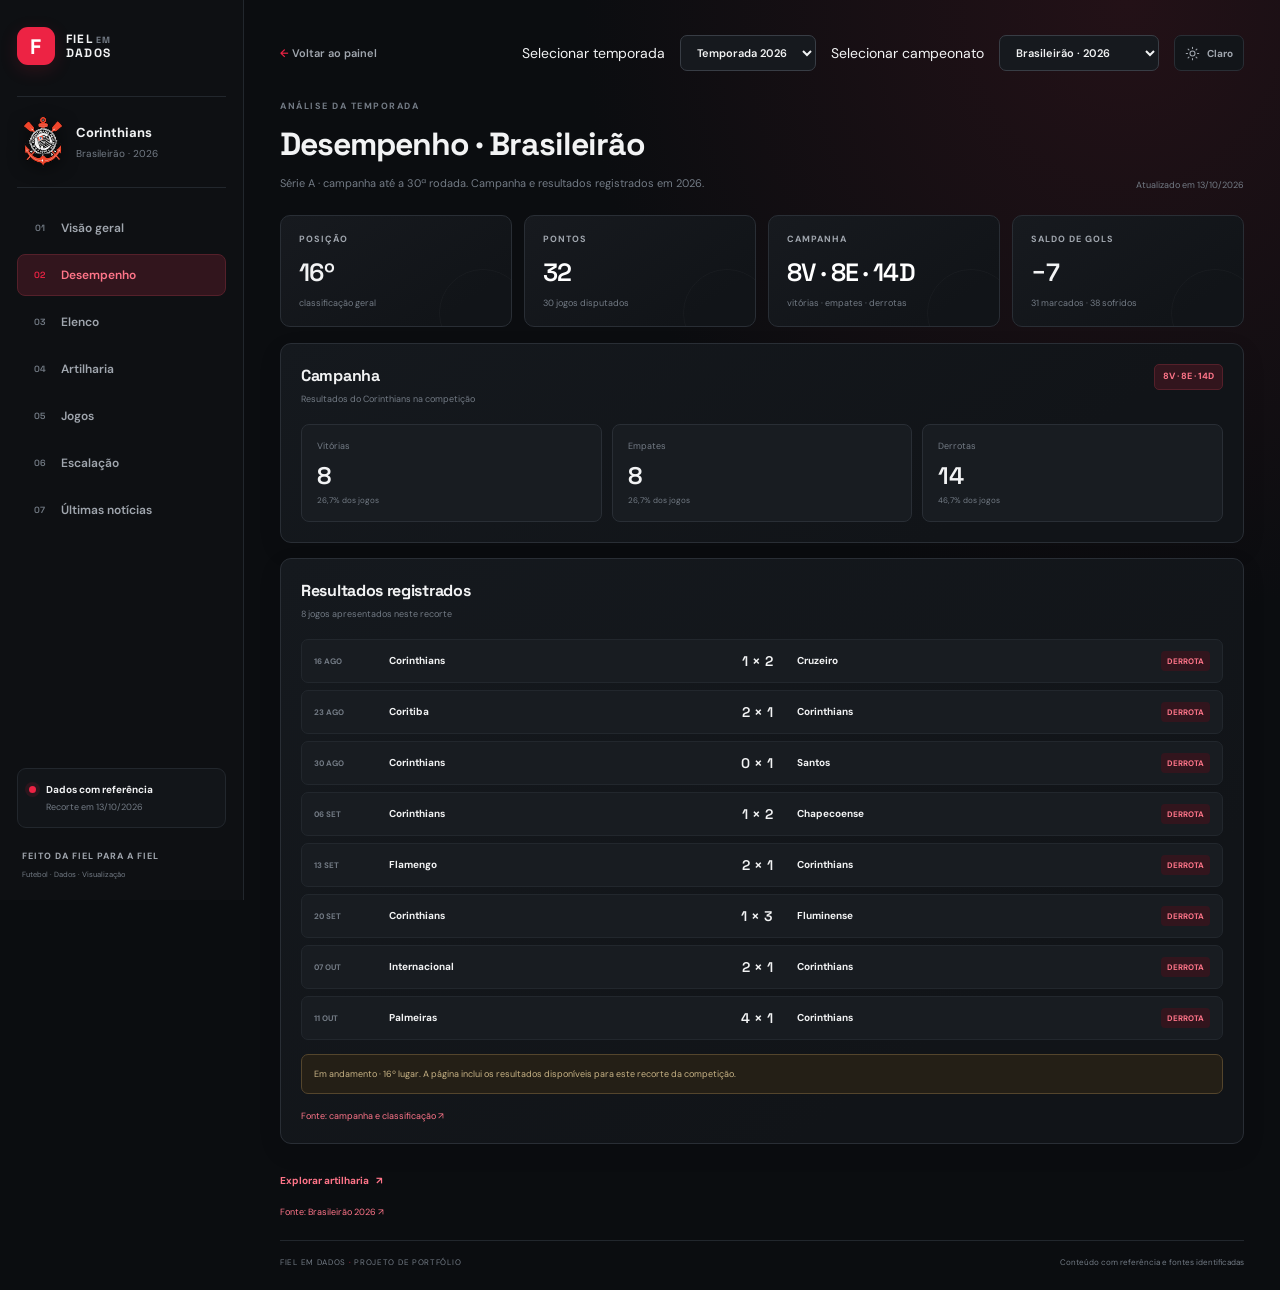
==== commit 41b9cdd4: "Adiciona alternância entre temas claro e escuro" ====
--- a/pagina.html
+++ b/pagina.html
@@ -8,6 +8,15 @@
       content="Desempenho, elenco, artilharia, jogos, escalação e últimas notícias do Corinthians."
     />
     <meta name="theme-color" content="#0d0f12" />
+    <!-- Eu restauro o tema salvo antes de carregar os estilos para evitar uma troca visual. -->
+    <script>
+      try {
+        const theme = localStorage.getItem("fiel-em-dados-theme");
+        if (theme === "light") document.documentElement.dataset.theme = "light";
+      } catch {
+        /* Eu mantenho o tema escuro padrão se o navegador bloquear o armazenamento local. */
+      }
+    </script>
     <link rel="icon" type="image/png" href="images/corinthians-logo.png" />
     <title>Detalhes | Fiel em Dados</title>
     <link rel="preconnect" href="https://fonts.googleapis.com" />
@@ -80,6 +89,20 @@
               <option value="paulistao">Paulistão</option>
               <option value="sulamericana">Sul-Americana</option>
             </select>
+            <button
+              class="theme-toggle"
+              type="button"
+              data-theme-toggle
+              aria-label="Ativar tema claro"
+            >
+              <svg class="theme-toggle-icon" viewBox="0 0 24 24" aria-hidden="true">
+                <circle cx="12" cy="12" r="4"></circle>
+                <path
+                  d="M12 2v2m0 16v2M4.93 4.93l1.42 1.42m11.3 11.3 1.42 1.42M2 12h2m16 0h2M4.93 19.07l1.42-1.42m11.3-11.3 1.42-1.42"
+                ></path>
+              </svg>
+              <span data-theme-label>Claro</span>
+            </button>
           </div>
         </header>
         <!-- O JavaScript monta aqui a seção indicada pelo parâmetro da URL. -->
@@ -119,5 +142,6 @@
     <script src="news.js"></script>
     <script src="details.js"></script>
     <script src="script.js"></script>
+    <script src="theme.js"></script>
   </body>
 </html>
--- a/styles.css
+++ b/styles.css
@@ -41,6 +41,25 @@
   -webkit-font-smoothing: antialiased;
 }
 
+:root[data-theme="light"] {
+  color-scheme: light;
+  --bg: #f2f3f5;
+  --surface: #ffffff;
+  --surface-raised: #f7f8fa;
+  --surface-hover: #eceef1;
+  --border: #d9dde3;
+  --border-soft: #e5e8ec;
+  --text: #20242a;
+  --text-secondary: #555e69;
+  --text-muted: #717b87;
+  --red: #d51f3c;
+  --red-soft: #fbe8ec;
+  --green: #16804c;
+  --green-soft: #e6f4ec;
+  --gold: #a57824;
+  --gold-soft: #fbf4e6;
+}
+
 * {
   box-sizing: border-box;
 }
@@ -251,6 +270,39 @@
 .top-actions > .period:not(.competition-select) {
   min-width: 135px;
   cursor: pointer;
+}
+.theme-toggle {
+  display: inline-flex;
+  min-height: 36px;
+  align-items: center;
+  justify-content: center;
+  gap: 7px;
+  padding: 7px 10px;
+  border: 1px solid var(--border);
+  border-radius: 7px;
+  background: var(--surface);
+  color: var(--text-secondary);
+  font-size: 10px;
+  font-weight: 700;
+  cursor: pointer;
+  transition: background 0.18s ease, color 0.18s ease, border-color 0.18s ease;
+}
+.theme-toggle:hover {
+  border-color: var(--red);
+  color: var(--text);
+}
+.theme-toggle:focus-visible {
+  outline: 2px solid var(--red);
+  outline-offset: 2px;
+}
+.theme-toggle-icon {
+  width: 15px;
+  height: 15px;
+  fill: none;
+  stroke: currentColor;
+  stroke-linecap: round;
+  stroke-linejoin: round;
+  stroke-width: 1.7;
 }
 .period {
   padding: 9px 12px;
@@ -1754,6 +1806,17 @@
     grid-template-columns: 1fr;
   }
 }
+@media (max-width: 900px) {
+  .topbar {
+    flex-wrap: wrap;
+    gap: 12px;
+  }
+  .top-actions {
+    flex-wrap: wrap;
+    gap: 8px;
+    margin-left: auto;
+  }
+}
 .avatar {
   display: grid;
   flex: 0 0 auto;
@@ -1863,6 +1926,97 @@
   font-size: 8px;
   line-height: 1.5;
 }
+
+/* Eu adapto os componentes que tinham fundos fixos ao tema claro. */
+:root[data-theme="light"] body {
+  background: radial-gradient(ellipse at 88% 0%, #fbe9ec 0, transparent 34rem), var(--bg);
+}
+:root[data-theme="light"] .sidebar {
+  background: #fafbfc;
+  border-color: var(--border);
+}
+:root[data-theme="light"] .sidebar nav a.active {
+  border-color: #efc2ca;
+  color: #b71934;
+}
+:root[data-theme="light"] .notice {
+  border-color: #e8d7b0;
+  color: #69572d;
+}
+:root[data-theme="light"] .notice strong {
+  color: #624914;
+}
+:root[data-theme="light"] .notice button {
+  color: #775e25;
+}
+:root[data-theme="light"] .period,
+:root[data-theme="light"] .competition-select option {
+  border-color: var(--border);
+  background: var(--surface);
+  color: var(--text);
+}
+:root[data-theme="light"] .metric {
+  background: linear-gradient(145deg, #fff, #f7f8fa 80%);
+}
+:root[data-theme="light"] .panel,
+:root[data-theme="light"] .section-card {
+  background: linear-gradient(145deg, #fff, #f8f9fb 75%);
+}
+:root[data-theme="light"] .metric:nth-child(2) .metric-value,
+:root[data-theme="light"] .metric:nth-child(3) .metric-value {
+  color: var(--text);
+}
+:root[data-theme="light"] .recent-match,
+:root[data-theme="light"] .detail-result {
+  border-color: var(--border);
+  background: var(--surface);
+  color: var(--text);
+}
+:root[data-theme="light"] .recent-match:hover {
+  border-color: #e2aab4;
+  background: #fff5f6;
+}
+:root[data-theme="light"] .player-avatar {
+  border-color: var(--border);
+  background: #eceff3;
+  color: var(--text-secondary);
+}
+:root[data-theme="light"] .fixture.featured {
+  border-color: #efc2ca;
+  background: linear-gradient(110deg, #fff1f3, #fff 82%);
+}
+:root[data-theme="light"] .fixture.featured .date {
+  background: #f8dce2;
+  color: #a91832;
+}
+:root[data-theme="light"] .fixture-time {
+  background: #eceff3;
+}
+:root[data-theme="light"] .detail-dialog {
+  border-color: var(--border);
+  background: #fff;
+}
+:root[data-theme="light"] .dialog-head {
+  background: radial-gradient(ellipse at 8% 0%, #fbe9ec, transparent 68%);
+}
+:root[data-theme="light"] .dialog-foot kbd {
+  border-color: var(--border);
+}
+:root[data-theme="light"] .detail-callout {
+  border-color: #b9dec8;
+  background: #edf8f1;
+}
+:root[data-theme="light"] .detail-callout.danger {
+  border-color: #efc2ca;
+  background: #fff0f2;
+}
+:root[data-theme="light"] .detail-feature {
+  border-color: #efc2ca;
+  background: linear-gradient(105deg, #fff0f2, #fff 90%);
+}
+:root[data-theme="light"] .detail-feature strong {
+  color: var(--text);
+}
 @media (max-width: 900px) {
   .comparison-grid {
     grid-template-columns: repeat(2, minmax(0, 1fr));
--- a/section-pages.css
+++ b/section-pages.css
@@ -728,6 +728,86 @@
   }
   .period-label {
     font-size: 7px;
+  }
+}
+
+/* Eu preservo o contraste dos painéis em todas as visões detalhadas. */
+:root[data-theme="light"] .section-card,
+:root[data-theme="light"] .lineup-card,
+:root[data-theme="light"] .roster-card {
+  background: linear-gradient(155deg, #fff, #f8f9fb 78%);
+}
+:root[data-theme="light"] .section-stat,
+:root[data-theme="light"] .detail-result,
+:root[data-theme="light"] .full-scorer,
+:root[data-theme="light"] .fixture-page-row,
+:root[data-theme="light"] .news-item {
+  border-color: var(--border);
+  background: var(--surface);
+  color: var(--text);
+}
+:root[data-theme="light"] .detail-result .result-status.result-empate {
+  background: #eceff3;
+  color: #4f5965;
+}
+:root[data-theme="light"] .fixture-page-row.is-next {
+  border-color: #efc2ca;
+  background: linear-gradient(100deg, #fff1f3, #fff 85%);
+}
+:root[data-theme="light"] .roster-card:hover,
+:root[data-theme="light"] .news-item:hover {
+  border-color: #e2aab4;
+  background: #fff7f8;
+}
+:root[data-theme="light"] .roster-photo {
+  background: radial-gradient(ellipse at 50% 20%, #f5dce1, #e8eaf0 65%, #e2e5ea);
+}
+:root[data-theme="light"] .roster-initials {
+  border-color: #d8aab2;
+  background: linear-gradient(145deg, #f8e7ea, #e8eaf0);
+  color: #5a2630;
+}
+:root[data-theme="light"] .roster-photo-caption {
+  color: #555e69;
+}
+:root[data-theme="light"] .roster-shirt-number {
+  border-color: #cfd4dc;
+  background: #fffffff0;
+  color: #303640;
+}
+:root[data-theme="light"] .roster-filter.active,
+:root[data-theme="light"] .formation-badge,
+:root[data-theme="light"] .lineup-unavailable-mark {
+  border-color: #efc2ca;
+  background: #fbe8ec;
+  color: #b71934;
+}
+:root[data-theme="light"] .section-link,
+:root[data-theme="light"] .back-link:hover,
+:root[data-theme="light"] .detail-result .result-status,
+:root[data-theme="light"] .roster-position,
+:root[data-theme="light"] .lineup-label,
+:root[data-theme="light"] .news-item-meta span,
+:root[data-theme="light"] .news-title:hover,
+:root[data-theme="light"] .match-tab.active {
+  color: #ad1d35;
+}
+:root[data-theme="light"] .match-tab.active {
+  border-color: #efc2ca;
+  background: #fbe8ec;
+}
+:root[data-theme="light"] .news-refresh:hover:not(:disabled) {
+  background: #fbe8ec;
+}
+@media (max-width: 900px) {
+  .section-topbar {
+    flex-wrap: wrap;
+    gap: 12px;
+  }
+  .section-topbar .top-actions {
+    flex-wrap: wrap;
+    gap: 8px;
+    margin-left: auto;
   }
 }
 .source-credit {
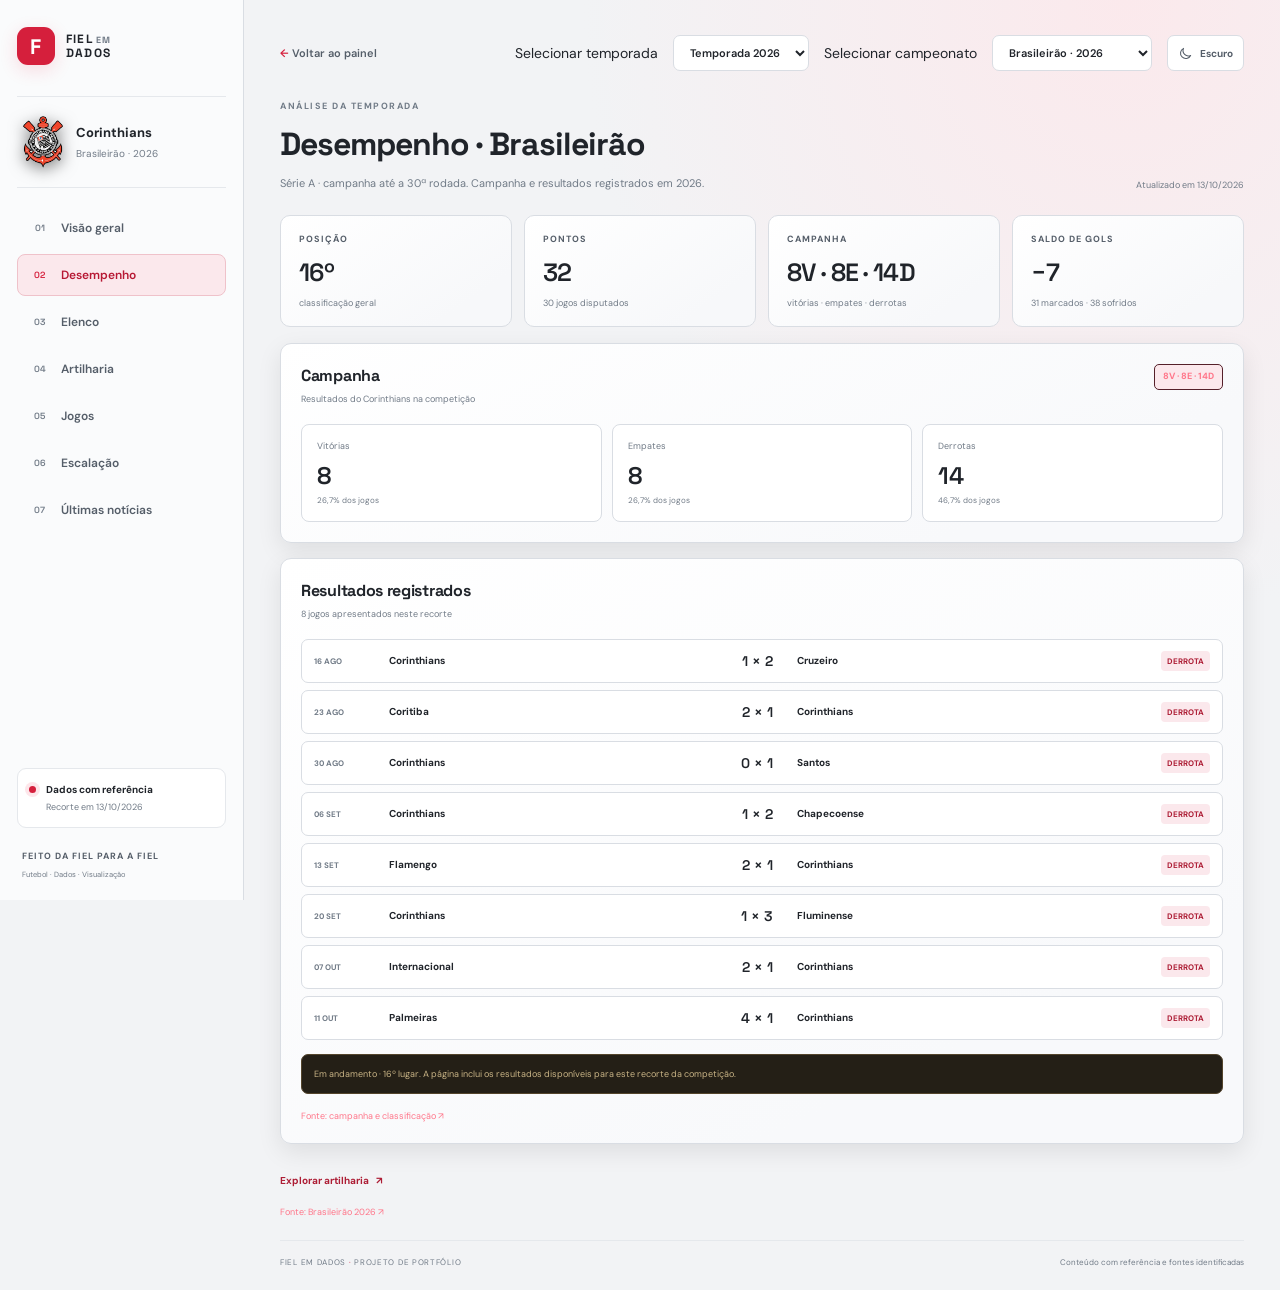
==== commit d2d5e885: "Respeita tema preferido pelo sistema na primeira visita" ====
--- a/pagina.html
+++ b/pagina.html
@@ -10,11 +10,15 @@
     <meta name="theme-color" content="#0d0f12" />
     <!-- Eu restauro o tema salvo antes de carregar os estilos para evitar uma troca visual. -->
     <script>
+      let savedTheme = null;
       try {
-        const theme = localStorage.getItem("fiel-em-dados-theme");
-        if (theme === "light") document.documentElement.dataset.theme = "light";
+        savedTheme = localStorage.getItem("fiel-em-dados-theme");
       } catch {
-        /* Eu mantenho o tema escuro padrão se o navegador bloquear o armazenamento local. */
+        // Eu uso a preferência do sistema se o navegador bloquear o armazenamento local.
+      }
+      const systemPrefersLight = window.matchMedia?.("(prefers-color-scheme: light)").matches;
+      if (savedTheme === "light" || (savedTheme === null && systemPrefersLight)) {
+        document.documentElement.dataset.theme = "light";
       }
     </script>
     <link rel="icon" type="image/png" href="images/corinthians-logo.png" />
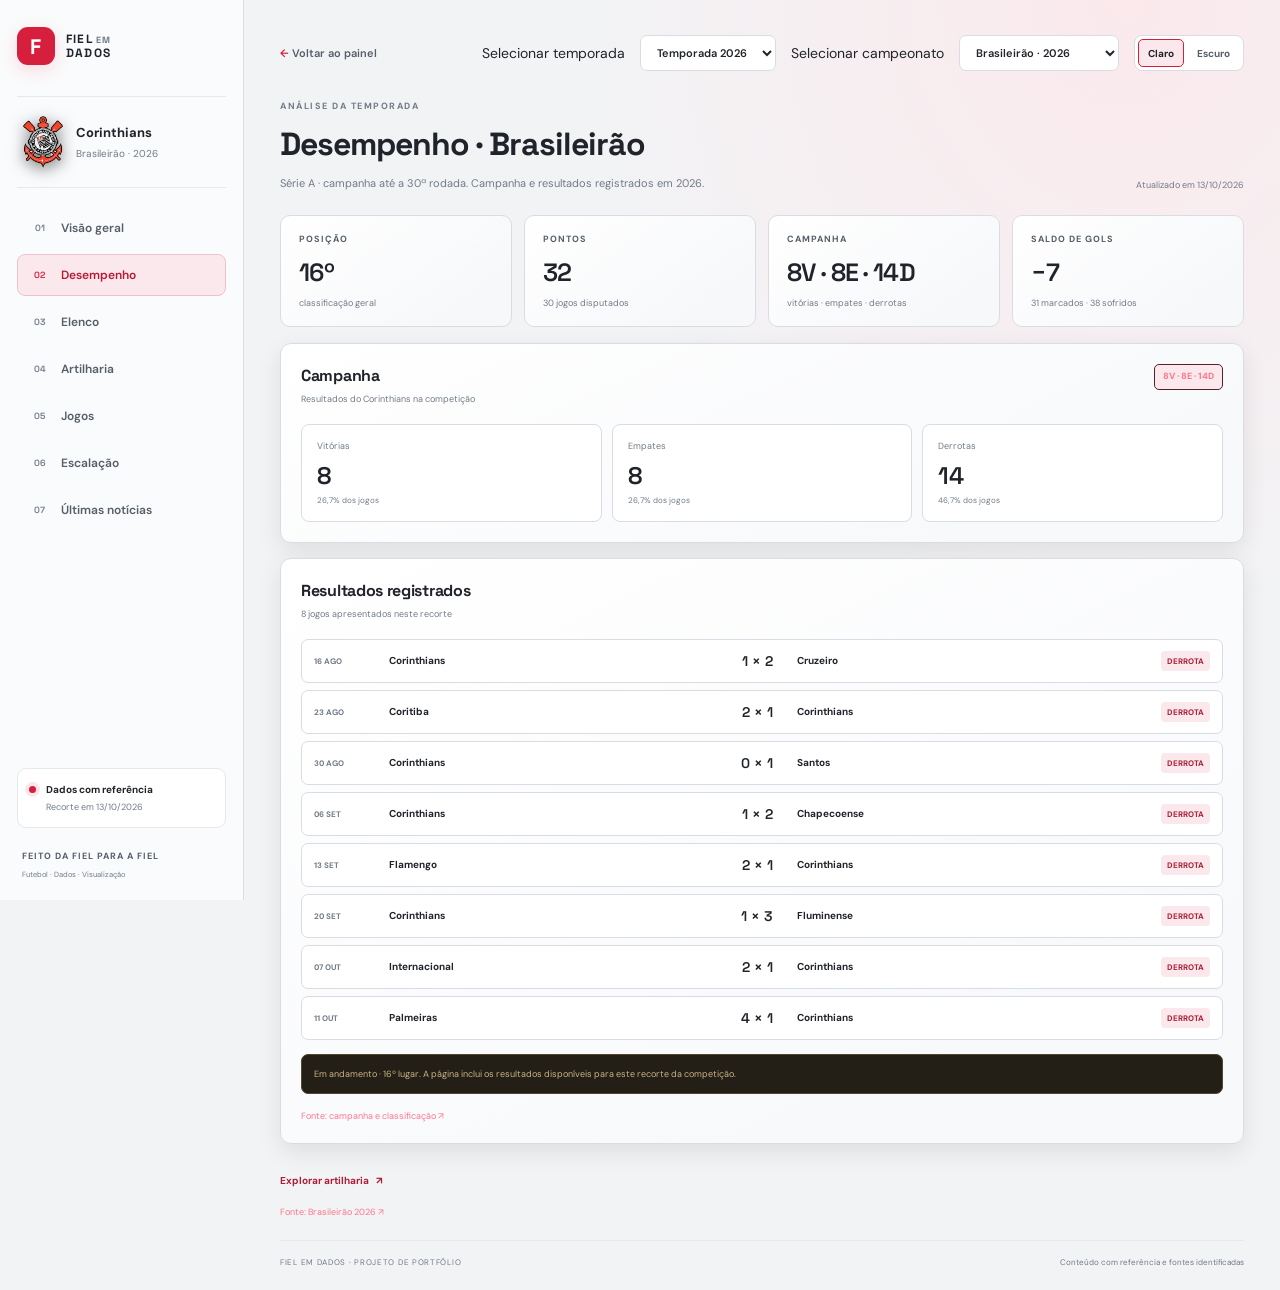
==== commit b18d0b6b: "Deixa claro e escuro como opções diretas" ====
--- a/pagina.html
+++ b/pagina.html
@@ -93,20 +93,14 @@
               <option value="paulistao">Paulistão</option>
               <option value="sulamericana">Sul-Americana</option>
             </select>
-            <button
-              class="theme-toggle"
-              type="button"
-              data-theme-toggle
-              aria-label="Ativar tema claro"
-            >
-              <svg class="theme-toggle-icon" viewBox="0 0 24 24" aria-hidden="true">
-                <circle cx="12" cy="12" r="4"></circle>
-                <path
-                  d="M12 2v2m0 16v2M4.93 4.93l1.42 1.42m11.3 11.3 1.42 1.42M2 12h2m16 0h2M4.93 19.07l1.42-1.42m11.3-11.3 1.42-1.42"
-                ></path>
-              </svg>
-              <span data-theme-label>Claro</span>
-            </button>
+            <div class="theme-picker" role="group" aria-label="Escolher tema">
+              <button class="theme-option" type="button" data-theme-option="light" aria-pressed="false">
+                Claro
+              </button>
+              <button class="theme-option" type="button" data-theme-option="dark" aria-pressed="false">
+                Escuro
+              </button>
+            </div>
           </div>
         </header>
         <!-- O JavaScript monta aqui a seção indicada pelo parâmetro da URL. -->
--- a/styles.css
+++ b/styles.css
@@ -271,38 +271,41 @@
   min-width: 135px;
   cursor: pointer;
 }
-.theme-toggle {
+.theme-picker {
   display: inline-flex;
   min-height: 36px;
   align-items: center;
   justify-content: center;
-  gap: 7px;
-  padding: 7px 10px;
+  gap: 3px;
+  padding: 3px;
   border: 1px solid var(--border);
-  border-radius: 7px;
+  border-radius: 8px;
   background: var(--surface);
+}
+.theme-option {
+  min-height: 28px;
+  padding: 5px 9px;
+  border: 1px solid transparent;
+  border-radius: 5px;
+  background: transparent;
   color: var(--text-secondary);
   font-size: 10px;
   font-weight: 700;
   cursor: pointer;
   transition: background 0.18s ease, color 0.18s ease, border-color 0.18s ease;
 }
-.theme-toggle:hover {
+.theme-option:hover {
   border-color: var(--red);
   color: var(--text);
 }
-.theme-toggle:focus-visible {
+.theme-option[aria-pressed="true"] {
+  border-color: var(--red);
+  background: var(--red-soft);
+  color: var(--text);
+}
+.theme-option:focus-visible {
   outline: 2px solid var(--red);
   outline-offset: 2px;
-}
-.theme-toggle-icon {
-  width: 15px;
-  height: 15px;
-  fill: none;
-  stroke: currentColor;
-  stroke-linecap: round;
-  stroke-linejoin: round;
-  stroke-width: 1.7;
 }
 .period {
   padding: 9px 12px;
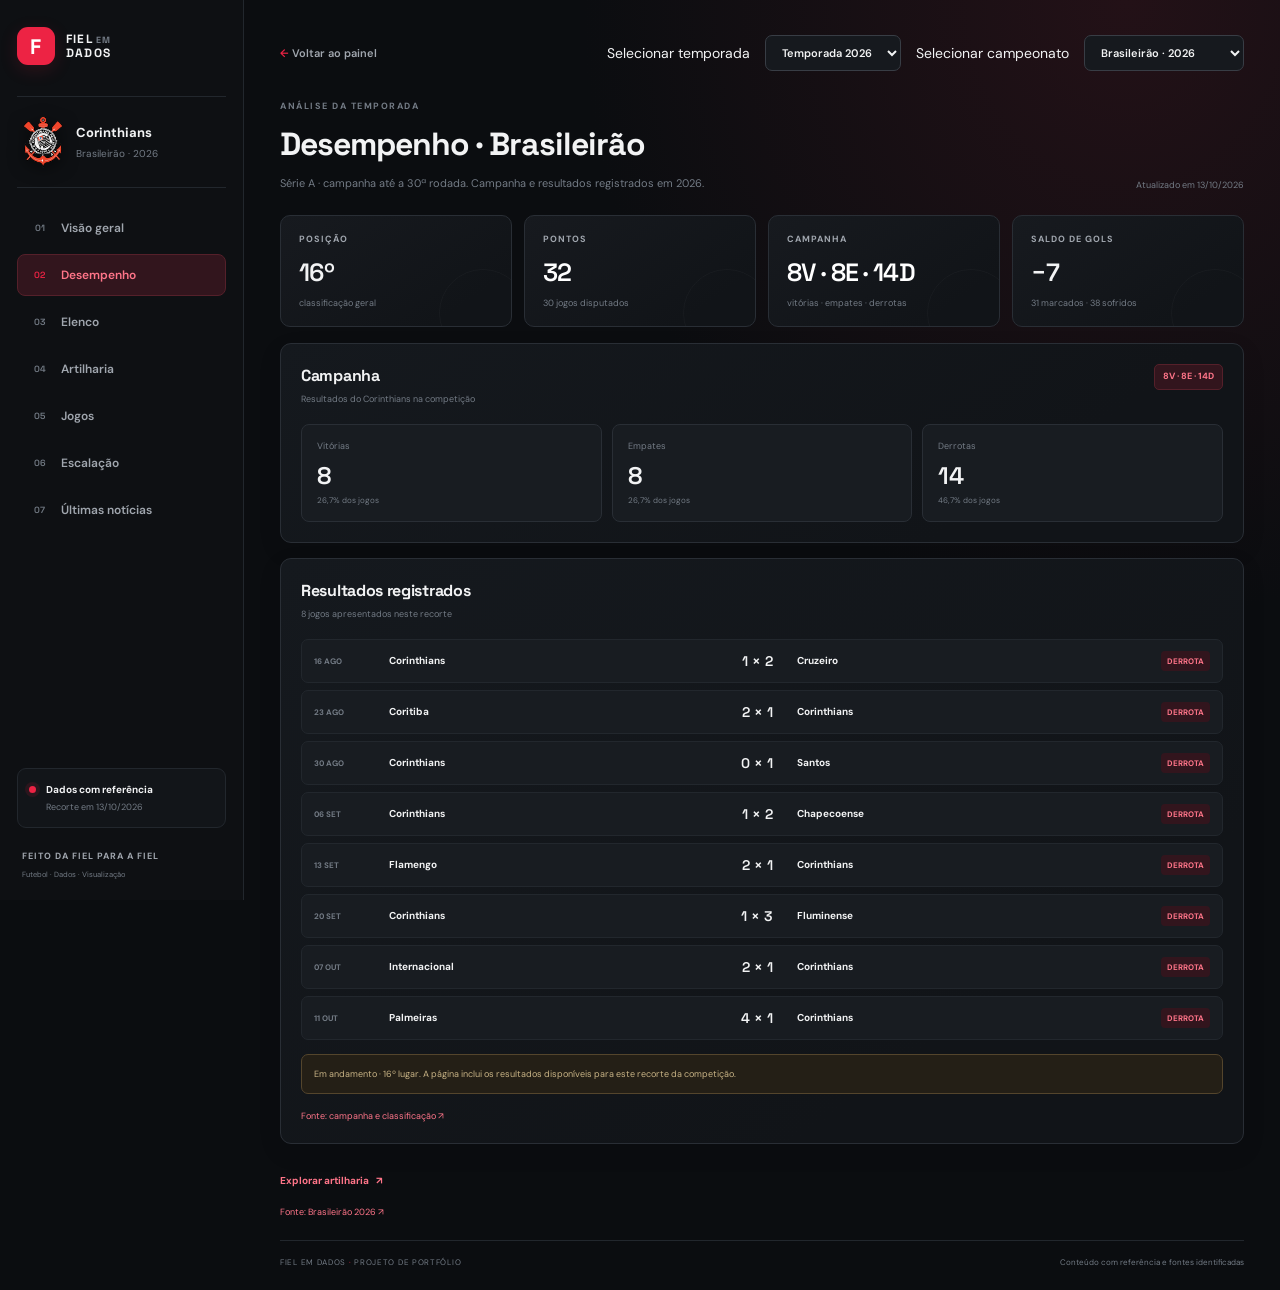
==== commit 534df3ca: "Remove opções de tema claro e escuro" ====
--- a/pagina.html
+++ b/pagina.html
@@ -8,19 +8,6 @@
       content="Desempenho, elenco, artilharia, jogos, escalação e últimas notícias do Corinthians."
     />
     <meta name="theme-color" content="#0d0f12" />
-    <!-- Eu restauro o tema salvo antes de carregar os estilos para evitar uma troca visual. -->
-    <script>
-      let savedTheme = null;
-      try {
-        savedTheme = localStorage.getItem("fiel-em-dados-theme");
-      } catch {
-        // Eu uso a preferência do sistema se o navegador bloquear o armazenamento local.
-      }
-      const systemPrefersLight = window.matchMedia?.("(prefers-color-scheme: light)").matches;
-      if (savedTheme === "light" || (savedTheme === null && systemPrefersLight)) {
-        document.documentElement.dataset.theme = "light";
-      }
-    </script>
     <link rel="icon" type="image/png" href="images/corinthians-logo.png" />
     <title>Detalhes | Fiel em Dados</title>
     <link rel="preconnect" href="https://fonts.googleapis.com" />
@@ -93,14 +80,6 @@
               <option value="paulistao">Paulistão</option>
               <option value="sulamericana">Sul-Americana</option>
             </select>
-            <div class="theme-picker" role="group" aria-label="Escolher tema">
-              <button class="theme-option" type="button" data-theme-option="light" aria-pressed="false">
-                Claro
-              </button>
-              <button class="theme-option" type="button" data-theme-option="dark" aria-pressed="false">
-                Escuro
-              </button>
-            </div>
           </div>
         </header>
         <!-- O JavaScript monta aqui a seção indicada pelo parâmetro da URL. -->
@@ -140,6 +119,5 @@
     <script src="news.js"></script>
     <script src="details.js"></script>
     <script src="script.js"></script>
-    <script src="theme.js"></script>
   </body>
 </html>
--- a/styles.css
+++ b/styles.css
@@ -41,25 +41,6 @@
   -webkit-font-smoothing: antialiased;
 }
 
-:root[data-theme="light"] {
-  color-scheme: light;
-  --bg: #f2f3f5;
-  --surface: #ffffff;
-  --surface-raised: #f7f8fa;
-  --surface-hover: #eceef1;
-  --border: #d9dde3;
-  --border-soft: #e5e8ec;
-  --text: #20242a;
-  --text-secondary: #555e69;
-  --text-muted: #717b87;
-  --red: #d51f3c;
-  --red-soft: #fbe8ec;
-  --green: #16804c;
-  --green-soft: #e6f4ec;
-  --gold: #a57824;
-  --gold-soft: #fbf4e6;
-}
-
 * {
   box-sizing: border-box;
 }
@@ -270,42 +251,6 @@
 .top-actions > .period:not(.competition-select) {
   min-width: 135px;
   cursor: pointer;
-}
-.theme-picker {
-  display: inline-flex;
-  min-height: 36px;
-  align-items: center;
-  justify-content: center;
-  gap: 3px;
-  padding: 3px;
-  border: 1px solid var(--border);
-  border-radius: 8px;
-  background: var(--surface);
-}
-.theme-option {
-  min-height: 28px;
-  padding: 5px 9px;
-  border: 1px solid transparent;
-  border-radius: 5px;
-  background: transparent;
-  color: var(--text-secondary);
-  font-size: 10px;
-  font-weight: 700;
-  cursor: pointer;
-  transition: background 0.18s ease, color 0.18s ease, border-color 0.18s ease;
-}
-.theme-option:hover {
-  border-color: var(--red);
-  color: var(--text);
-}
-.theme-option[aria-pressed="true"] {
-  border-color: var(--red);
-  background: var(--red-soft);
-  color: var(--text);
-}
-.theme-option:focus-visible {
-  outline: 2px solid var(--red);
-  outline-offset: 2px;
 }
 .period {
   padding: 9px 12px;
@@ -1809,17 +1754,6 @@
     grid-template-columns: 1fr;
   }
 }
-@media (max-width: 900px) {
-  .topbar {
-    flex-wrap: wrap;
-    gap: 12px;
-  }
-  .top-actions {
-    flex-wrap: wrap;
-    gap: 8px;
-    margin-left: auto;
-  }
-}
 .avatar {
   display: grid;
   flex: 0 0 auto;
@@ -1929,97 +1863,6 @@
   font-size: 8px;
   line-height: 1.5;
 }
-
-/* Eu adapto os componentes que tinham fundos fixos ao tema claro. */
-:root[data-theme="light"] body {
-  background: radial-gradient(ellipse at 88% 0%, #fbe9ec 0, transparent 34rem), var(--bg);
-}
-:root[data-theme="light"] .sidebar {
-  background: #fafbfc;
-  border-color: var(--border);
-}
-:root[data-theme="light"] .sidebar nav a.active {
-  border-color: #efc2ca;
-  color: #b71934;
-}
-:root[data-theme="light"] .notice {
-  border-color: #e8d7b0;
-  color: #69572d;
-}
-:root[data-theme="light"] .notice strong {
-  color: #624914;
-}
-:root[data-theme="light"] .notice button {
-  color: #775e25;
-}
-:root[data-theme="light"] .period,
-:root[data-theme="light"] .competition-select option {
-  border-color: var(--border);
-  background: var(--surface);
-  color: var(--text);
-}
-:root[data-theme="light"] .metric {
-  background: linear-gradient(145deg, #fff, #f7f8fa 80%);
-}
-:root[data-theme="light"] .panel,
-:root[data-theme="light"] .section-card {
-  background: linear-gradient(145deg, #fff, #f8f9fb 75%);
-}
-:root[data-theme="light"] .metric:nth-child(2) .metric-value,
-:root[data-theme="light"] .metric:nth-child(3) .metric-value {
-  color: var(--text);
-}
-:root[data-theme="light"] .recent-match,
-:root[data-theme="light"] .detail-result {
-  border-color: var(--border);
-  background: var(--surface);
-  color: var(--text);
-}
-:root[data-theme="light"] .recent-match:hover {
-  border-color: #e2aab4;
-  background: #fff5f6;
-}
-:root[data-theme="light"] .player-avatar {
-  border-color: var(--border);
-  background: #eceff3;
-  color: var(--text-secondary);
-}
-:root[data-theme="light"] .fixture.featured {
-  border-color: #efc2ca;
-  background: linear-gradient(110deg, #fff1f3, #fff 82%);
-}
-:root[data-theme="light"] .fixture.featured .date {
-  background: #f8dce2;
-  color: #a91832;
-}
-:root[data-theme="light"] .fixture-time {
-  background: #eceff3;
-}
-:root[data-theme="light"] .detail-dialog {
-  border-color: var(--border);
-  background: #fff;
-}
-:root[data-theme="light"] .dialog-head {
-  background: radial-gradient(ellipse at 8% 0%, #fbe9ec, transparent 68%);
-}
-:root[data-theme="light"] .dialog-foot kbd {
-  border-color: var(--border);
-}
-:root[data-theme="light"] .detail-callout {
-  border-color: #b9dec8;
-  background: #edf8f1;
-}
-:root[data-theme="light"] .detail-callout.danger {
-  border-color: #efc2ca;
-  background: #fff0f2;
-}
-:root[data-theme="light"] .detail-feature {
-  border-color: #efc2ca;
-  background: linear-gradient(105deg, #fff0f2, #fff 90%);
-}
-:root[data-theme="light"] .detail-feature strong {
-  color: var(--text);
-}
 @media (max-width: 900px) {
   .comparison-grid {
     grid-template-columns: repeat(2, minmax(0, 1fr));
--- a/section-pages.css
+++ b/section-pages.css
@@ -728,86 +728,6 @@
   }
   .period-label {
     font-size: 7px;
-  }
-}
-
-/* Eu preservo o contraste dos painéis em todas as visões detalhadas. */
-:root[data-theme="light"] .section-card,
-:root[data-theme="light"] .lineup-card,
-:root[data-theme="light"] .roster-card {
-  background: linear-gradient(155deg, #fff, #f8f9fb 78%);
-}
-:root[data-theme="light"] .section-stat,
-:root[data-theme="light"] .detail-result,
-:root[data-theme="light"] .full-scorer,
-:root[data-theme="light"] .fixture-page-row,
-:root[data-theme="light"] .news-item {
-  border-color: var(--border);
-  background: var(--surface);
-  color: var(--text);
-}
-:root[data-theme="light"] .detail-result .result-status.result-empate {
-  background: #eceff3;
-  color: #4f5965;
-}
-:root[data-theme="light"] .fixture-page-row.is-next {
-  border-color: #efc2ca;
-  background: linear-gradient(100deg, #fff1f3, #fff 85%);
-}
-:root[data-theme="light"] .roster-card:hover,
-:root[data-theme="light"] .news-item:hover {
-  border-color: #e2aab4;
-  background: #fff7f8;
-}
-:root[data-theme="light"] .roster-photo {
-  background: radial-gradient(ellipse at 50% 20%, #f5dce1, #e8eaf0 65%, #e2e5ea);
-}
-:root[data-theme="light"] .roster-initials {
-  border-color: #d8aab2;
-  background: linear-gradient(145deg, #f8e7ea, #e8eaf0);
-  color: #5a2630;
-}
-:root[data-theme="light"] .roster-photo-caption {
-  color: #555e69;
-}
-:root[data-theme="light"] .roster-shirt-number {
-  border-color: #cfd4dc;
-  background: #fffffff0;
-  color: #303640;
-}
-:root[data-theme="light"] .roster-filter.active,
-:root[data-theme="light"] .formation-badge,
-:root[data-theme="light"] .lineup-unavailable-mark {
-  border-color: #efc2ca;
-  background: #fbe8ec;
-  color: #b71934;
-}
-:root[data-theme="light"] .section-link,
-:root[data-theme="light"] .back-link:hover,
-:root[data-theme="light"] .detail-result .result-status,
-:root[data-theme="light"] .roster-position,
-:root[data-theme="light"] .lineup-label,
-:root[data-theme="light"] .news-item-meta span,
-:root[data-theme="light"] .news-title:hover,
-:root[data-theme="light"] .match-tab.active {
-  color: #ad1d35;
-}
-:root[data-theme="light"] .match-tab.active {
-  border-color: #efc2ca;
-  background: #fbe8ec;
-}
-:root[data-theme="light"] .news-refresh:hover:not(:disabled) {
-  background: #fbe8ec;
-}
-@media (max-width: 900px) {
-  .section-topbar {
-    flex-wrap: wrap;
-    gap: 12px;
-  }
-  .section-topbar .top-actions {
-    flex-wrap: wrap;
-    gap: 8px;
-    margin-left: auto;
   }
 }
 .source-credit {
